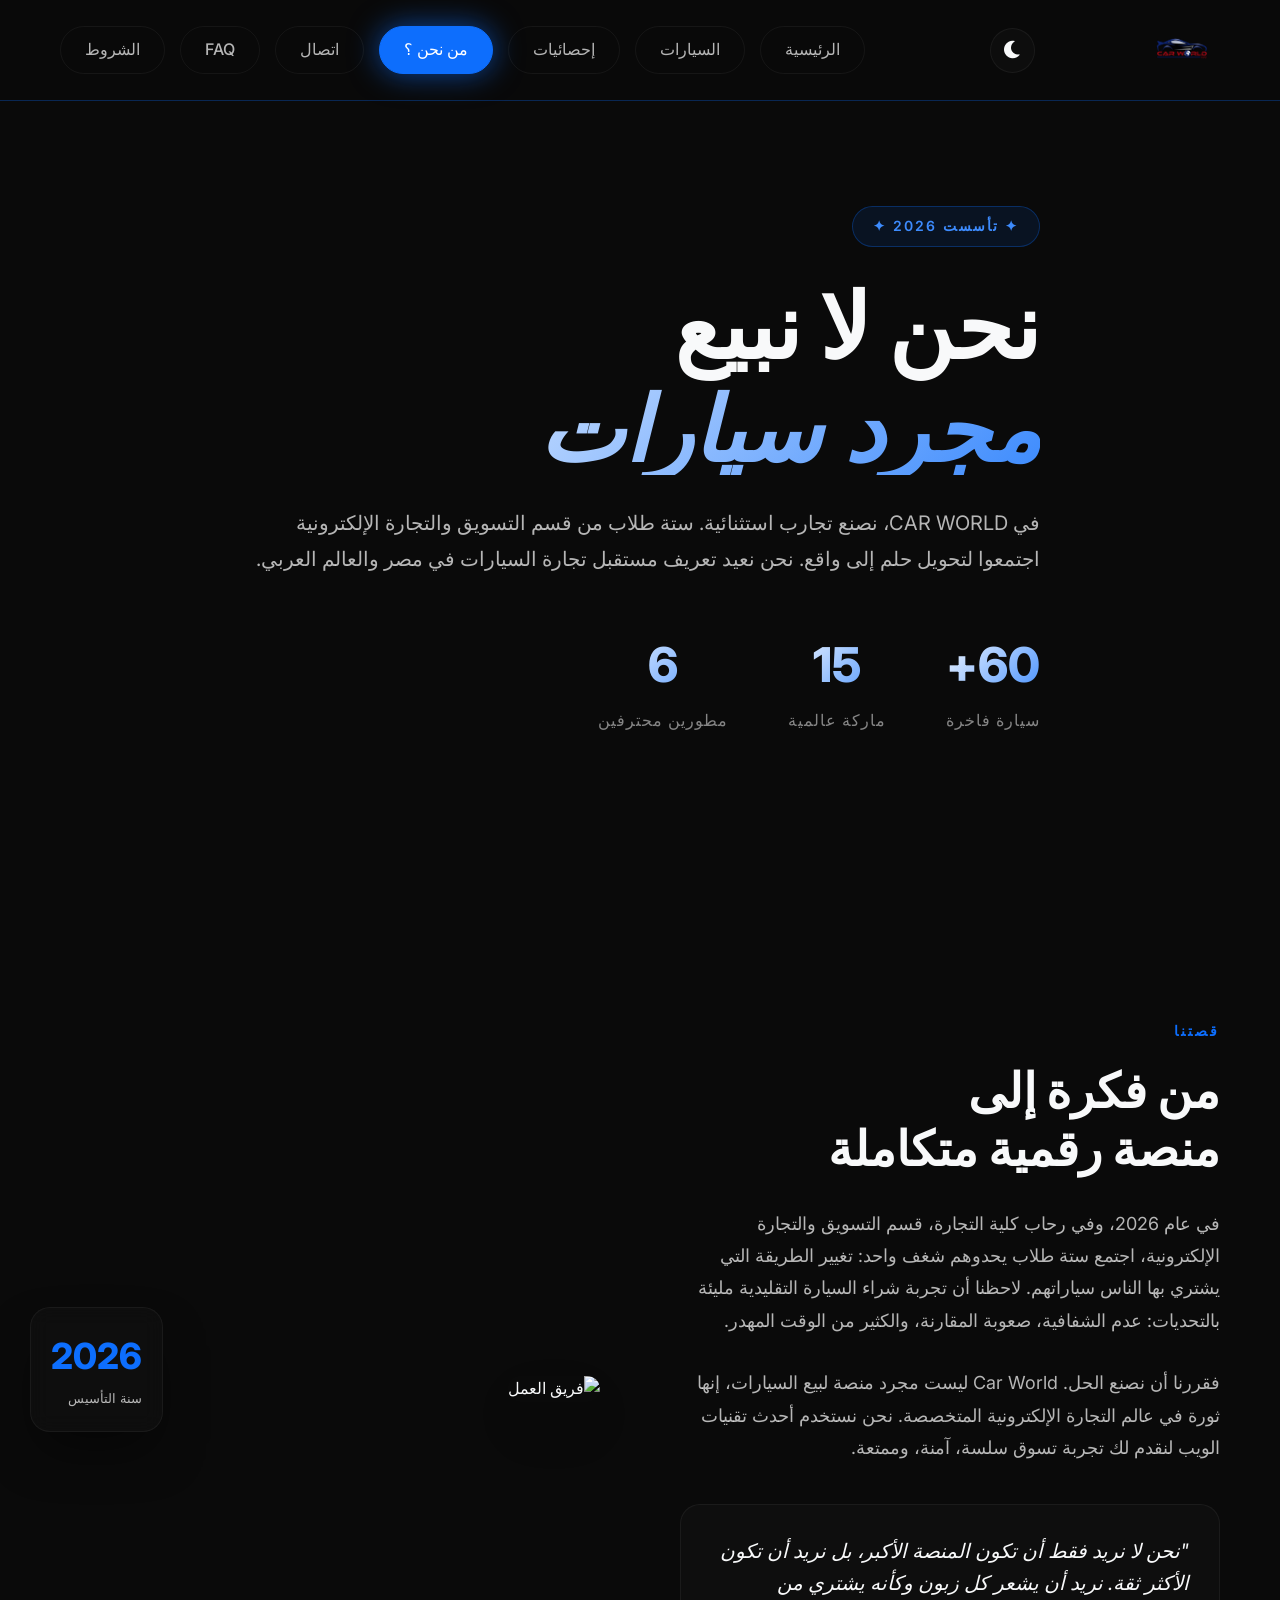
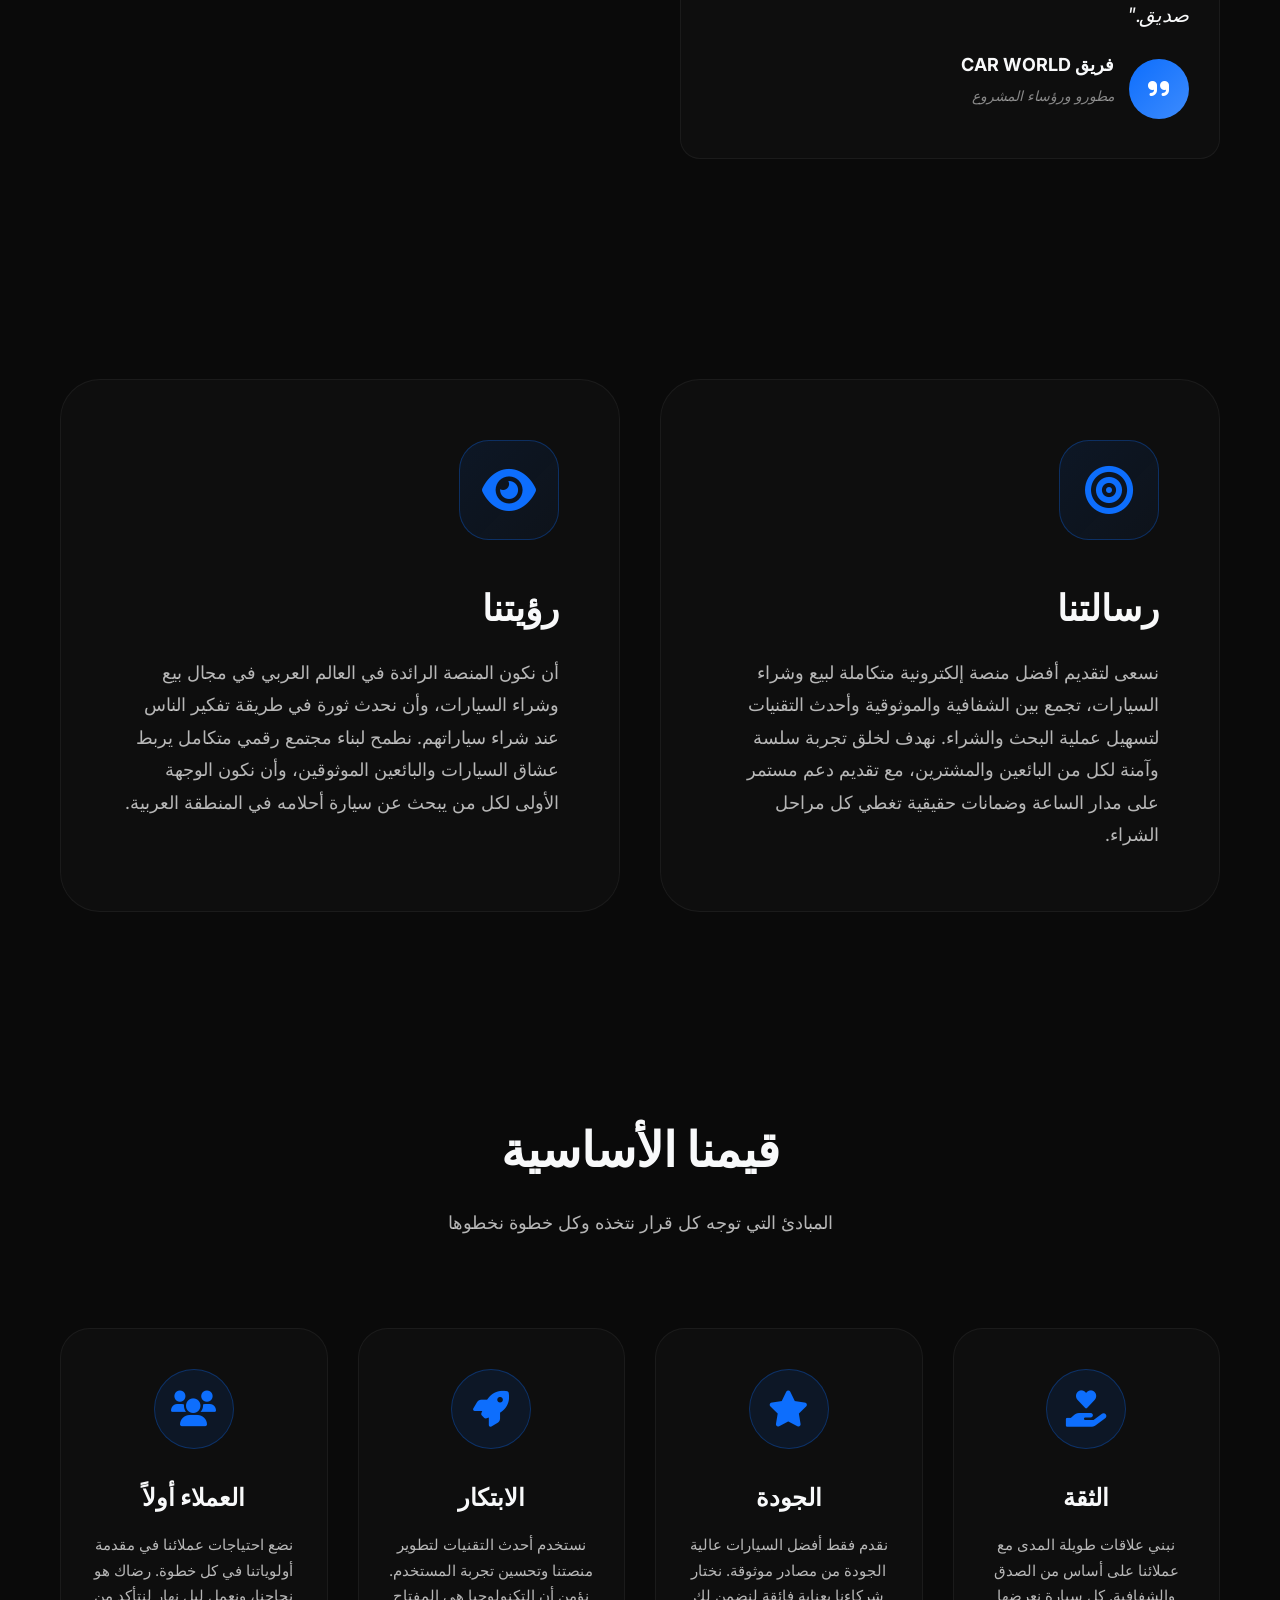
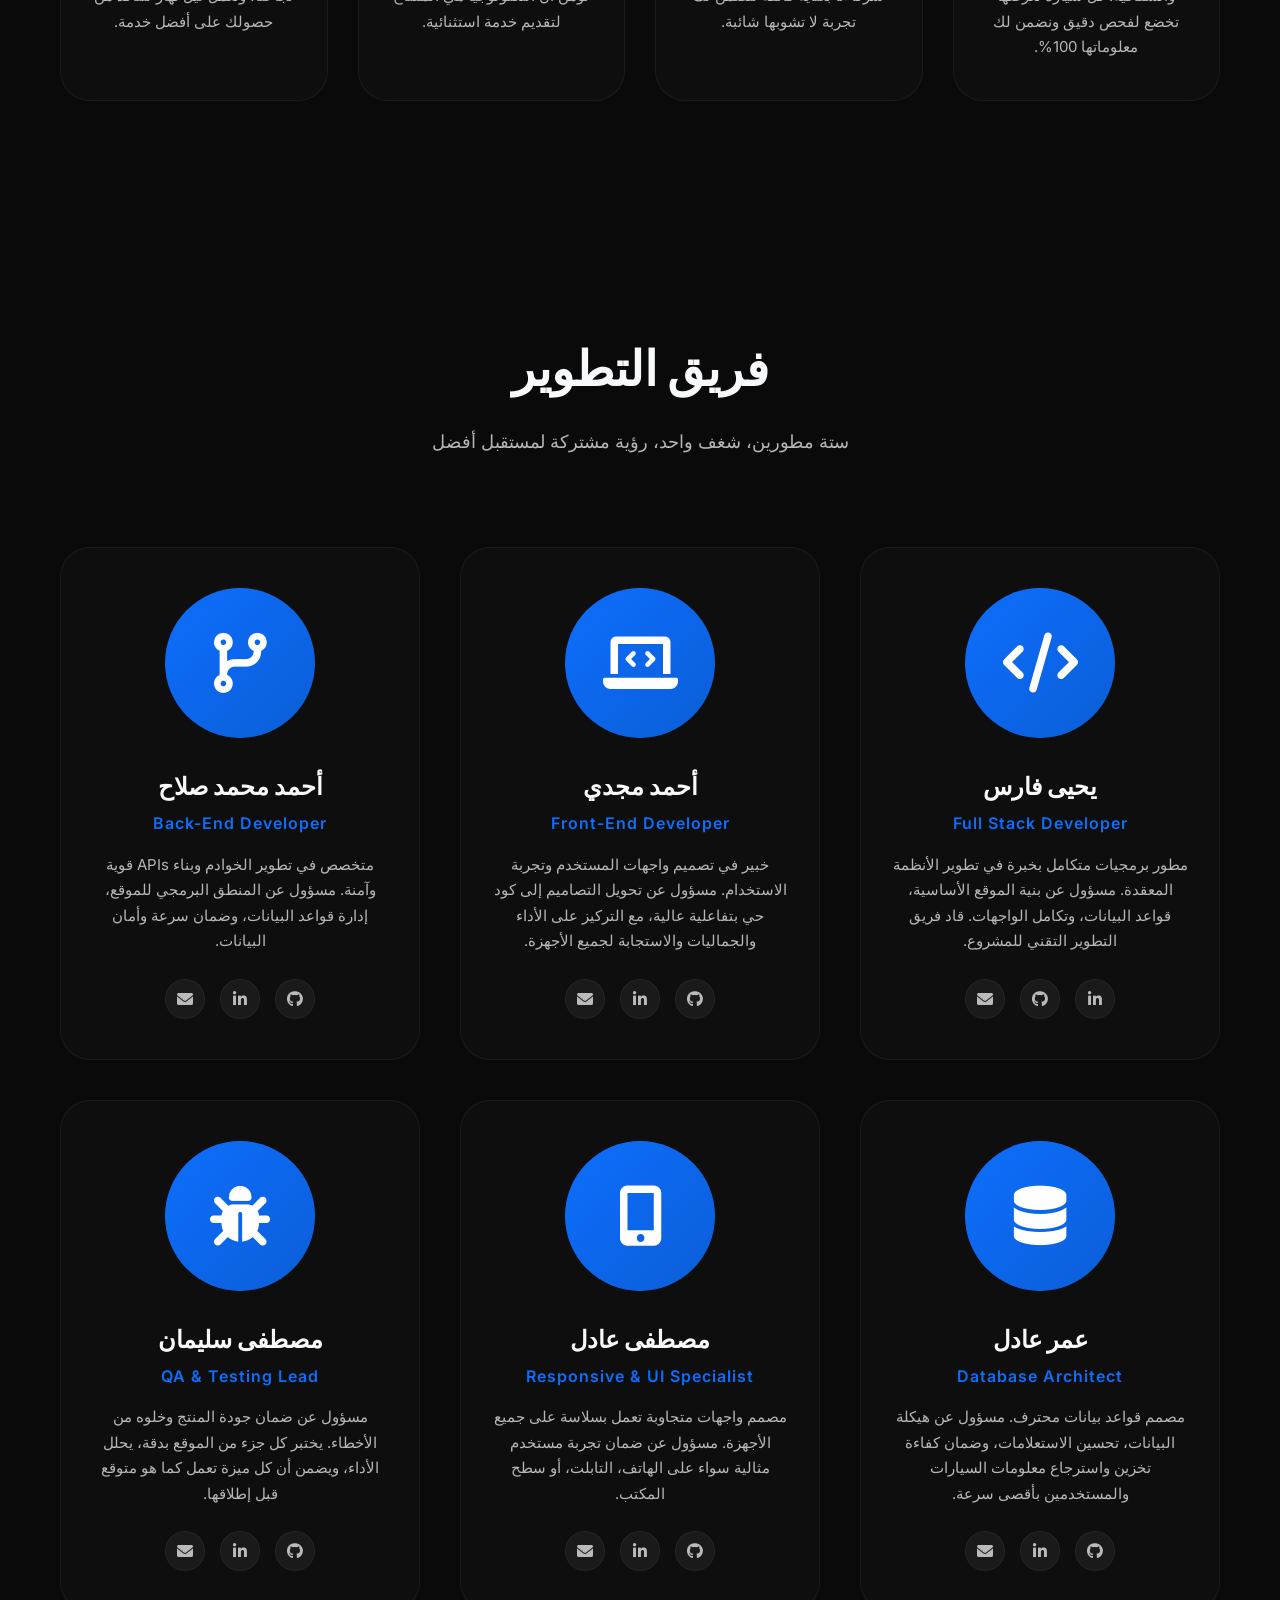
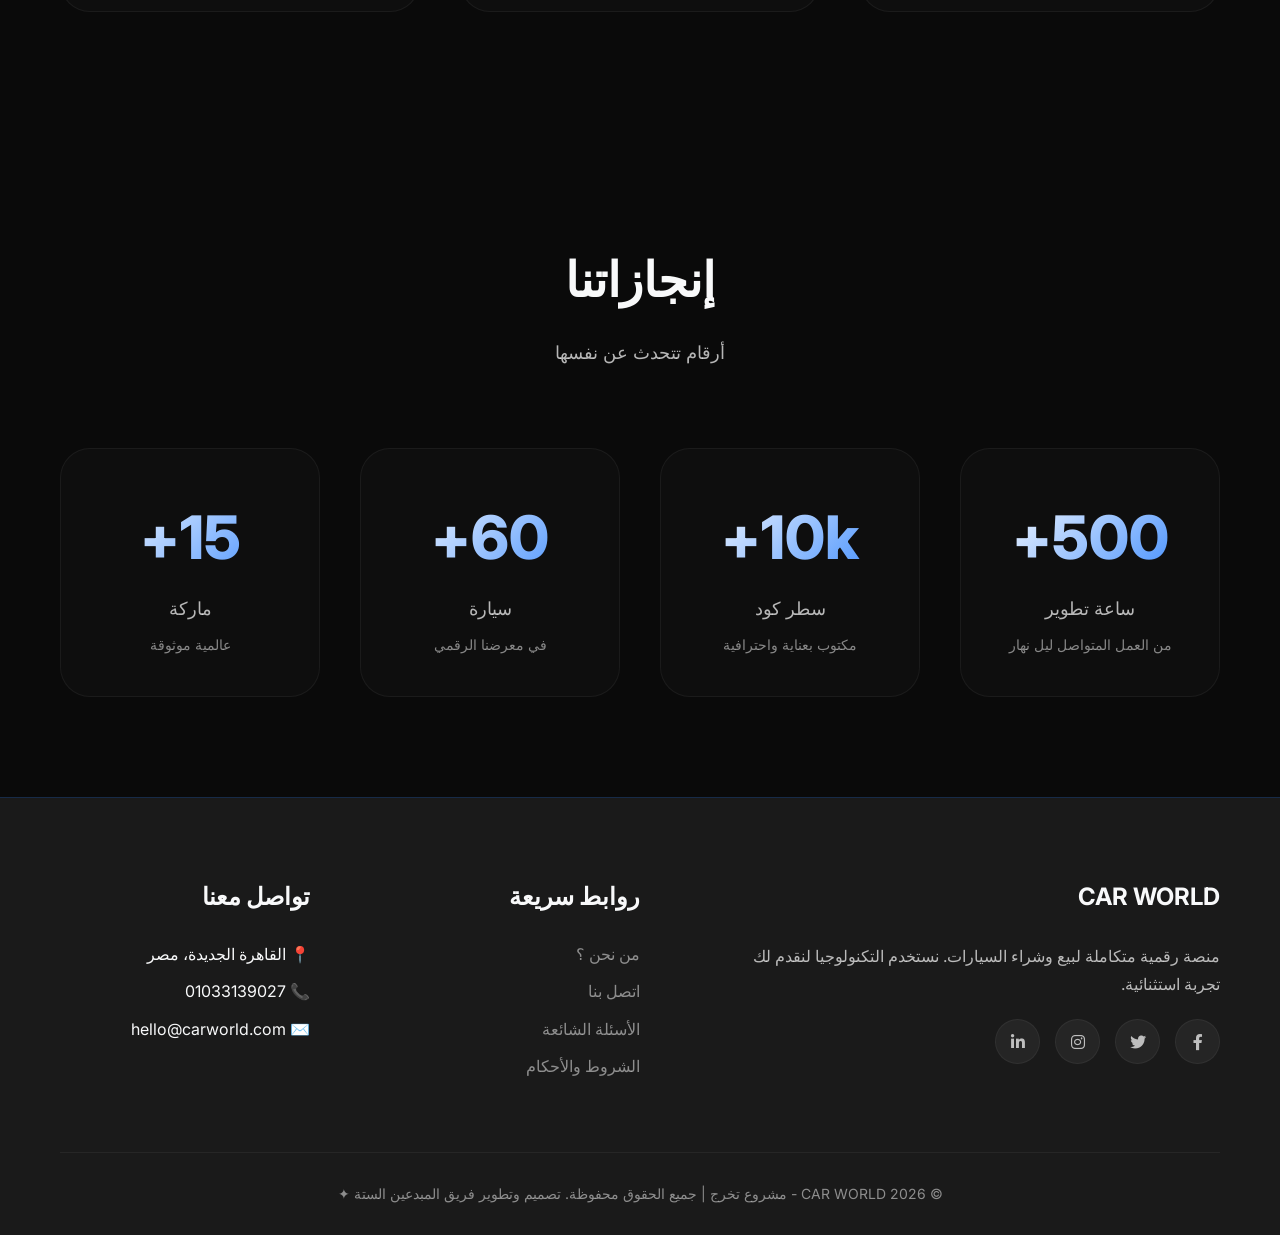
==== about.html @ 68a9b41c "Remove empty line in about.html Removed an empty line at the beginning of the file." ====
<!DOCTYPE html>
<html lang="ar">
<head>
    <meta charset="UTF-8" />
    <meta name="viewport" content="width=device-width, initial-scale=1.0">
    <title>من نحن ؟ - Car World | قصة علامتنا التجارية</title>
    <link rel="manifest" href="manifest.json">
    <meta name="theme-color" content="#0d6efd">

    <!-- Fonts & Icons -->
        <link rel="icon" type="image/x-icon" href="/CF/icons/favicon.ico">
    <link rel="icon" type="image/png" sizes="16x16" href="/CF/icons/favicon-16x16.png">
    <link rel="icon" type="image/png" sizes="32x32" href="/CF/icons/favicon-32x32.png">
    <link rel="apple-touch-icon" sizes="180x180" href="/CF/icons/apple-touch-icon.png">
    <link rel="icon" type="image/png" sizes="192x192" href="/CF/icons/android-chrome-192x192.png">
    <link rel="icon" type="image/png" sizes="512x512" href="/CF/icons/android-chrome-512x512.png">
    <link rel="manifest" href="/CF/site.webmanifest">
    <link rel="sitemap" type="application/xml" title="Sitemap" href="/CF/sitemap.xml">

    <!-- Fonts & Icons -->
    <link rel="stylesheet" href="responsive.css">

    <link rel="preconnect" href="https://fonts.googleapis.com">
    <link rel="preconnect" href="https://fonts.gstatic.com" crossorigin>
    <link href="https://fonts.googleapis.com/css2?family=Inter:ital,opsz,wght@0,14..32,100..900;1,14..32,100..900&family=Playfair+Display:ital,wght@0,400..900;1,400..900&display=swap" rel="stylesheet">
    <link rel="stylesheet" href="https://cdnjs.cloudflare.com/ajax/libs/font-awesome/6.0.0/css/all.min.css">
    <script src="script.js" defer></script>

    <style>
        * {
            margin: 0;
            padding: 0;
            box-sizing: border-box;
        }
        
        :root {
            --primary: #0d6efd;
            --primary-dark: #0b5ed7;
            --primary-light: #3d8bfd;
            --primary-glow: rgba(13, 110, 253, 0.6);
            --dark: #0a0a0a;
            --dark-light: #1a1a1a;
            --light: #f8f9fa;
            --gray: #6c757d;
            --glass-bg: rgba(255, 255, 255, 0.03);
            --glass-border: 1px solid rgba(255, 255, 255, 0.05);
            --shadow-xl: 0 25px 50px -12px rgba(0, 0, 0, 0.5);
            --transition: all 0.4s cubic-bezier(0.175, 0.885, 0.32, 1.275);
            --bg-primary: #0a0a0a;
            --bg-secondary: #1a1a1a;
            --bg-card: rgba(255, 255, 255, 0.02);
            --text-primary: #f8f9fa;
            --text-secondary: rgba(255, 255, 255, 0.7);
            --text-muted: rgba(255, 255, 255, 0.5);
            --border-color: rgba(255, 255, 255, 0.05);
            --border-hover: rgba(13, 110, 253, 0.3);
            --shadow-color: rgba(0, 0, 0, 0.5);
            --header-bg: rgba(10, 10, 10, 0.95);
            --input-bg: rgba(255, 255, 255, 0.05);
            --card-bg: rgba(255, 255, 255, 0.02);
            --footer-bg: var(--dark-light);
            --hero-overlay: rgba(0, 0, 0, 0.6);
        }
        
        [data-theme="light"] {
            --bg-primary: #f0f2f5;
            --bg-secondary: #ffffff;
            --bg-card: rgba(255, 255, 255, 0.9);
            --text-primary: #1a1a1a;
            --text-secondary: rgba(0, 0, 0, 0.7);
            --text-muted: rgba(0, 0, 0, 0.5);
            --border-color: rgba(0, 0, 0, 0.1);
            --border-hover: rgba(13, 110, 253, 0.3);
            --shadow-color: rgba(0, 0, 0, 0.1);
            --header-bg: rgba(255, 255, 255, 0.95);
            --input-bg: rgba(0, 0, 0, 0.02);
            --card-bg: #ffffff;
            --footer-bg: #e8e8e8;
            --hero-overlay: rgba(255, 255, 255, 0.1);
        }
        
        body {
            font-family: 'Inter', sans-serif;
            background: var(--bg-primary);
            color: var(--text-primary);
            line-height: 1.6;
            overflow-x: hidden;
            direction: rtl;
            transition: background-color 0.3s ease, color 0.3s ease;
        }
        
        .header {
            display: flex;
            justify-content: space-between;
            align-items: center;
            padding: 20px 60px;
            background: var(--header-bg);
            backdrop-filter: blur(20px);
            position: fixed;
            top: 0;
            left: 0;
            right: 0;
            z-index: 1000;
            border-bottom: 1px solid rgba(13, 110, 253, 0.3);
            transition: background-color 0.3s ease, transform 0.4s ease;
        }
        
        .logo-link {
            display: inline-block;
            text-decoration: none;
            height: 60px;
            display: flex;
            align-items: center;
        }
        
        .logo {
            height: 50px;
            width: auto;
            display: block;
            transition: opacity 0.3s ease;
        }
        
        .nav {
            display: flex;
            gap: 15px;
        }
        
        .nav-btn {
            padding: 10px 24px;
            background: transparent;
            border: 1px solid var(--border-color);
            border-radius: 50px;
            color: var(--text-secondary);
            text-decoration: none;
            font-weight: 500;
            transition: var(--transition);
            position: relative;
            overflow: hidden;
        }
        
        .nav-btn::before {
            content: '';
            position: absolute;
            top: 0;
            left: -100%;
            width: 100%;
            height: 100%;
            background: linear-gradient(90deg, transparent, rgba(255, 255, 255, 0.1), transparent);
            transition: left 0.6s ease;
        }
        
        .nav-btn:hover::before {
            left: 100%;
        }
        
        .nav-btn:hover {
            border-color: var(--primary);
            box-shadow: 0 0 20px rgba(13, 110, 253, 0.3);
            transform: translateY(-2px);
            color: var(--text-primary);
        }
        
        .nav-btn.active {
            background: var(--primary);
            border-color: var(--primary);
            box-shadow: 0 0 30px var(--primary-glow);
            color: white;
        }
        
        .about-hero {
            min-height: 100vh;
            display: flex;
            align-items: center;
            position: relative;
            padding: 120px 60px 80px;
            overflow: hidden;
            background: var(--bg-primary);
        }
        
        .hero-content {
            max-width: 1400px;
            margin: 0 auto;
            position: relative;
            z-index: 2;
        }
        
        .hero-badge {
            display: inline-block;
            padding: 8px 20px;
            background: rgba(13, 110, 253, 0.1);
            border: 1px solid rgba(13, 110, 253, 0.3);
            border-radius: 50px;
            color: var(--primary-light);
            font-size: 14px;
            font-weight: 600;
            letter-spacing: 2px;
            margin-bottom: 30px;
            backdrop-filter: blur(10px);
            animation: fadeInUp 1s ease;
        }
        
        .hero-title {
            font-size: clamp(40px, 8vw, 90px);
            font-weight: 800;
            line-height: 1.1;
            margin-bottom: 30px;
            animation: fadeInUp 1s ease 0.2s both;
            color: var(--text-primary);
        }
        
        .hero-title span {
            background: linear-gradient(135deg, #fff, var(--primary-light));
            -webkit-background-clip: text;
            background-clip: text;
            color: transparent;
            display: block;
            font-family: 'Playfair Display', serif;
            font-style: italic;
        }
        
        .hero-description {
            font-size: 20px;
            color: var(--text-secondary);
            max-width: 800px;
            margin-bottom: 50px;
            line-height: 1.8;
            animation: fadeInUp 1s ease 0.4s both;
        }
        
        .hero-stats {
            display: flex;
            gap: 60px;
            animation: fadeInUp 1s ease 0.6s both;
        }
        
        .stat-item {
            text-align: center;
        }
        
        .stat-number {
            font-size: 48px;
            font-weight: 800;
            background: linear-gradient(135deg, #fff, var(--primary-light));
            -webkit-background-clip: text;
            background-clip: text;
            color: transparent;
            margin-bottom: 5px;
        }
        
        .stat-label {
            font-size: 16px;
            color: var(--text-muted);
            letter-spacing: 1px;
        }
        
        @keyframes fadeInUp {
            from {
                opacity: 0;
                transform: translateY(40px);
            }
            to {
                opacity: 1;
                transform: translateY(0);
            }
        }
        
        .story-section {
            padding: 120px 60px;
            background: var(--bg-primary);
            position: relative;
        }
        
        .story-container {
            max-width: 1400px;
            margin: 0 auto;
            display: grid;
            grid-template-columns: 1fr 1fr;
            gap: 80px;
            align-items: center;
        }
        
        .story-content {
            position: relative;
        }
        
        .story-label {
            color: var(--primary);
            font-size: 14px;
            font-weight: 600;
            letter-spacing: 3px;
            text-transform: uppercase;
            margin-bottom: 20px;
            display: block;
        }
        
        .story-title {
            font-size: 48px;
            font-weight: 700;
            margin-bottom: 30px;
            line-height: 1.2;
            color: var(--text-primary);
        }
        
        .story-text {
            color: var(--text-secondary);
            font-size: 18px;
            line-height: 1.8;
            margin-bottom: 30px;
        }
        
        .story-highlight {
            background: var(--card-bg);
            border-right: 4px solid var(--primary);
            padding: 30px;
            border-radius: 20px;
            margin-top: 40px;
            border: 1px solid var(--border-color);
            transition: all 0.3s ease;
        }
        
        .story-highlight:hover {
            border-color: var(--border-hover);
            box-shadow: 0 20px 40px var(--shadow-color);
        }
        
        .story-highlight p {
            font-size: 20px;
            font-style: italic;
            color: var(--text-primary);
            margin-bottom: 20px;
        }
        
        .story-author {
            display: flex;
            align-items: center;
            gap: 15px;
        }
        
        .author-img {
            width: 60px;
            height: 60px;
            border-radius: 50%;
            background: linear-gradient(135deg, var(--primary), var(--primary-light));
            display: flex;
            align-items: center;
            justify-content: center;
            font-size: 24px;
            color: white;
        }
        
        .author-info h4 {
            font-size: 18px;
            margin-bottom: 5px;
            color: var(--text-primary);
        }
        
        .author-info p {
            font-size: 14px;
            color: var(--text-muted);
        }
        
        .story-image {
            position: relative;
        }
        
        .story-image img {
            width: 100%;
            border-radius: 30px;
            box-shadow: var(--shadow-xl);
            transition: transform 0.3s ease, box-shadow 0.3s ease;
        }
        
        .story-image:hover img {
            transform: scale(1.02) translateY(-5px);
            box-shadow: 0 30px 60px var(--primary-glow);
        }
        
        .image-badge {
            position: absolute;
            bottom: -30px;
            left: -30px;
            background: var(--card-bg);
            border: 1px solid var(--border-color);
            padding: 20px;
            border-radius: 20px;
            backdrop-filter: blur(10px);
            box-shadow: var(--shadow-xl);
        }
        
        .image-badge span {
            font-size: 36px;
            font-weight: 800;
            color: var(--primary);
            display: block;
        }
        
        .image-badge small {
            color: var(--text-secondary);
        }
        
        .mission-section {
            padding: 100px 60px;
            background: var(--bg-primary);
        }
        
        .mission-grid {
            max-width: 1400px;
            margin: 0 auto;
            display: grid;
            grid-template-columns: repeat(2, 1fr);
            gap: 40px;
        }
        
        .mission-card,
        .vision-card {
            background: var(--card-bg);
            border: 1px solid var(--border-color);
            border-radius: 40px;
            padding: 60px;
            transition: var(--transition);
            position: relative;
            overflow: hidden;
        }
        
        .mission-card::before,
        .vision-card::before {
            content: '';
            position: absolute;
            top: 0;
            left: 0;
            right: 0;
            height: 2px;
            background: linear-gradient(90deg, transparent, var(--primary), transparent);
            transform: translateX(-100%);
            transition: transform 1s ease;
        }
        
        .mission-card:hover::before,
        .vision-card:hover::before {
            transform: translateX(100%);
        }
        
        .mission-card:hover,
        .vision-card:hover {
            transform: translateY(-10px);
            border-color: var(--border-hover);
            box-shadow: 0 30px 60px var(--shadow-color);
        }
        
        .card-icon {
            width: 100px;
            height: 100px;
            background: linear-gradient(135deg, rgba(13, 110, 253, 0.1), rgba(13, 110, 253, 0.05));
            border-radius: 30px;
            display: flex;
            align-items: center;
            justify-content: center;
            margin-bottom: 40px;
            border: 1px solid rgba(13, 110, 253, 0.3);
        }
        
        .card-icon i {
            font-size: 48px;
            color: var(--primary);
        }
        
        .mission-card h2,
        .vision-card h2 {
            font-size: 36px;
            margin-bottom: 20px;
            color: var(--text-primary);
        }
        
        .mission-card p,
        .vision-card p {
            color: var(--text-secondary);
            font-size: 18px;
            line-height: 1.8;
        }
        
        .values-section {
            padding: 100px 60px;
            background: var(--bg-primary);
        }
        
        .section-header {
            text-align: center;
            max-width: 800px;
            margin: 0 auto 80px;
        }
        
        .section-header h2 {
            font-size: 48px;
            margin-bottom: 20px;
            color: var(--text-primary);
        }
        
        .section-header p {
            color: var(--text-secondary);
            font-size: 18px;
        }
        
        .values-grid {
            max-width: 1400px;
            margin: 0 auto;
            display: grid;
            grid-template-columns: repeat(4, 1fr);
            gap: 30px;
        }
        
        .value-card {
            background: var(--card-bg);
            border: 1px solid var(--border-color);
            border-radius: 30px;
            padding: 40px 30px;
            text-align: center;
            transition: var(--transition);
            position: relative;
            overflow: hidden;
        }
        
        .value-card::after {
            content: '';
            position: absolute;
            bottom: 0;
            left: 0;
            right: 0;
            height: 3px;
            background: linear-gradient(90deg, transparent, var(--primary), transparent);
            transform: scaleX(0);
            transition: transform 0.5s ease;
        }
        
        .value-card:hover::after {
            transform: scaleX(1);
        }
        
        .value-card:hover {
            transform: translateY(-10px);
            border-color: var(--border-hover);
            box-shadow: 0 30px 60px var(--shadow-color);
        }
        
        .value-icon {
            width: 80px;
            height: 80px;
            background: rgba(13, 110, 253, 0.1);
            border-radius: 50%;
            display: flex;
            align-items: center;
            justify-content: center;
            margin: 0 auto 30px;
            border: 1px solid rgba(13, 110, 253, 0.3);
            transition: var(--transition);
        }
        
        .value-card:hover .value-icon {
            transform: scale(1.1);
            background: var(--primary);
        }
        
        .value-card:hover .value-icon i {
            color: white;
        }
        
        .value-icon i {
            font-size: 36px;
            color: var(--primary);
            transition: var(--transition);
        }
        
        .value-card h3 {
            font-size: 24px;
            margin-bottom: 15px;
            color: var(--text-primary);
        }
        
        .value-card p {
            color: var(--text-secondary);
            font-size: 15px;
            line-height: 1.7;
        }
        
        .team-section {
            padding: 120px 60px;
            background: var(--bg-primary);
        }
        
        .team-grid {
            max-width: 1400px;
            margin: 0 auto;
            display: grid;
            grid-template-columns: repeat(3, 1fr);
            gap: 40px;
        }
        
        .team-card {
            background: var(--card-bg);
            border: 1px solid var(--border-color);
            border-radius: 30px;
            padding: 40px 30px;
            text-align: center;
            transition: var(--transition);
            position: relative;
            overflow: hidden;
        }
        
        .team-card:hover {
            transform: translateY(-10px) scale(1.02);
            border-color: var(--border-hover);
            box-shadow: 0 30px 60px var(--shadow-color);
        }
        
        .team-image {
            width: 150px;
            height: 150px;
            margin: 0 auto 30px;
            position: relative;
        }
        
        .team-image::before {
            content: '';
            position: absolute;
            top: -10px;
            left: -10px;
            right: -10px;
            bottom: -10px;
            background: linear-gradient(135deg, var(--primary), transparent);
            border-radius: 50%;
            opacity: 0;
            transition: opacity 0.5s ease;
        }
        
        .team-card:hover .team-image::before {
            opacity: 0.3;
        }
        
        .team-image-inner {
            width: 100%;
            height: 100%;
            background: linear-gradient(135deg, var(--primary), var(--primary-dark));
            border-radius: 50%;
            display: flex;
            align-items: center;
            justify-content: center;
            position: relative;
            z-index: 2;
        }
        
        .team-image-inner i {
            font-size: 60px;
            color: white;
        }
        
        .team-card h3 {
            font-size: 24px;
            margin-bottom: 5px;
            color: var(--text-primary);
        }
        
        .team-position {
            color: var(--primary);
            font-size: 16px;
            font-weight: 600;
            margin-bottom: 15px;
            letter-spacing: 1px;
        }
        
        .team-bio {
            color: var(--text-secondary);
            font-size: 15px;
            line-height: 1.7;
            margin-bottom: 25px;
        }
        
        .team-social {
            display: flex;
            justify-content: center;
            gap: 15px;
        }
        
        .team-social a {
            width: 40px;
            height: 40px;
            background: var(--input-bg);
            border-radius: 50%;
            display: flex;
            align-items: center;
            justify-content: center;
            color: var(--text-secondary);
            transition: var(--transition);
            text-decoration: none;
            border: 1px solid var(--border-color);
        }
        
        .team-social a:hover {
            background: var(--primary);
            color: white;
            transform: translateY(-5px);
            border-color: transparent;
        }
        
        .achievements-section {
            padding: 100px 60px;
            background: var(--bg-primary);
            position: relative;
            overflow: hidden;
        }
        
        .achievements-container {
            max-width: 1400px;
            margin: 0 auto;
        }
        
        .achievements-grid {
            display: grid;
            grid-template-columns: repeat(4, 1fr);
            gap: 40px;
            margin-top: 60px;
        }
        
        .achievement-item {
            text-align: center;
            padding: 40px;
            background: var(--card-bg);
            border: 1px solid var(--border-color);
            border-radius: 30px;
            transition: var(--transition);
        }
        
        .achievement-item:hover {
            transform: translateY(-10px);
            border-color: var(--border-hover);
            box-shadow: 0 30px 60px var(--shadow-color);
        }
        
        .achievement-number {
            font-size: 60px;
            font-weight: 800;
            background: linear-gradient(135deg, #fff, var(--primary-light));
            -webkit-background-clip: text;
            background-clip: text;
            color: transparent;
            margin-bottom: 10px;
        }
        
        .achievement-label {
            font-size: 18px;
            color: var(--text-secondary);
            margin-bottom: 10px;
        }
        
        .achievement-desc {
            font-size: 14px;
            color: var(--text-muted);
        }
        
        .notification {
            position: fixed;
            top: 100px;
            left: 50%;
            transform: translateX(-50%);
            background: var(--card-bg);
            backdrop-filter: blur(20px);
            border: 1px solid var(--primary);
            border-radius: 50px;
            padding: 20px 40px;
            display: flex;
            align-items: center;
            gap: 15px;
            z-index: 9999;
            box-shadow: 0 20px 40px var(--shadow-color);
            animation: slideDown 0.5s ease;
        }
        
        @keyframes slideDown {
            from {
                opacity: 0;
                transform: translate(-50%, -50px);
            }
            to {
                opacity: 1;
                transform: translate(-50%, 0);
            }
        }
        
        .notification i {
            font-size: 24px;
        }
        
        .notification.success i {
            color: #28a745;
        }
        
        .notification.error i {
            color: #dc3545;
        }
        
        .footer {
            background: var(--footer-bg);
            padding: 80px 60px 30px;
            border-top: 1px solid rgba(13, 110, 253, 0.2);
            transition: background-color 0.3s ease;
        }
        
        .footer-content {
            max-width: 1400px;
            margin: 0 auto;
            display: grid;
            grid-template-columns: 2fr 1fr 1fr;
            gap: 80px;
            margin-bottom: 60px;
        }
        
        .footer-section h3 {
            font-size: 24px;
            margin-bottom: 25px;
            color: var(--text-primary);
        }
        
        .footer-section p {
            color: var(--text-secondary);
            line-height: 1.8;
            margin-bottom: 20px;
        }
        
        .footer-section ul {
            list-style: none;
        }
        
        .footer-section ul li {
            margin-bottom: 12px;
        }
        
        .footer-section ul li a {
            color: var(--text-muted);
            text-decoration: none;
            transition: var(--transition);
        }
        
        .footer-section ul li a:hover {
            color: var(--primary);
            transform: translateX(-5px);
            display: inline-block;
        }
        
        .footer-social {
            display: flex;
            gap: 15px;
        }
        
        .footer-social a {
            width: 45px;
            height: 45px;
            background: var(--input-bg);
            border-radius: 50%;
            display: flex;
            align-items: center;
            justify-content: center;
            color: var(--text-secondary);
            transition: var(--transition);
            text-decoration: none;
            border: 1px solid var(--border-color);
        }
        
        .footer-social a:hover {
            background: var(--primary);
            color: white;
            transform: translateY(-5px);
            border-color: transparent;
        }
        
        .footer-bottom {
            text-align: center;
            padding-top: 30px;
            border-top: 1px solid var(--border-color);
            color: var(--text-muted);
            font-size: 14px;
        }
        
        @media (max-width: 1200px) {
            .values-grid,
            .achievements-grid {
                grid-template-columns: repeat(2, 1fr);
            }
            .team-grid {
                grid-template-columns: repeat(2, 1fr);
            }
        }
        
        @media (max-width: 768px) {
            .header {
                padding: 15px 30px;
                flex-direction: column;
                gap: 15px;
            }
            .logo {
                height: 40px;
            }
            .logo-link {
                height: 50px;
                margin-bottom: 5px;
            }
            .hero-stats {
                flex-direction: column;
                gap: 30px;
            }
            .story-container {
                grid-template-columns: 1fr;
                gap: 60px;
            }
            .mission-grid {
                grid-template-columns: 1fr;
            }
            .values-grid,
            .achievements-grid,
            .team-grid {
                grid-template-columns: 1fr;
            }
            .footer-content {
                grid-template-columns: 1fr;
                gap: 40px;
            }
        }
        
        [data-theme="light"] .hero-title span,
        [data-theme="light"] .stat-number,
        [data-theme="light"] .achievement-number {
            background: linear-gradient(135deg, #1a1a1a, var(--primary)) !important;
            -webkit-background-clip: text !important;
            background-clip: text !important;
        }
        
        [data-theme="light"] .story-highlight {
            background: rgba(13, 110, 253, 0.05) !important;
        }
        
        [data-theme="light"] .nav-btn.active {
            color: white !important;
        }
    </style>
</head>

<body>
    <header class="header">
        <a href="index.html" class="logo-link">
            <img src="assets/images/logo-main-dark.png" alt="CAR WORLD Logo" class="logo logo-dark">
            <img src="assets/images/logo-main-light.png" alt="CAR WORLD Logo" class="logo logo-light" style="display: none;">
        </a>
        <nav class="nav">
            <a href="index.html" class="nav-btn">الرئيسية</a>
            <a href="cars.html" class="nav-btn">السيارات</a>
            <a href="stats.html" class="nav-btn">إحصائيات</a>
            <a href="about.html" class="nav-btn active">من نحن ؟</a>
            <a href="contact.html" class="nav-btn">اتصال</a>
            <a href="faq.html" class="nav-btn">FAQ</a>
            <a href="terms.html" class="nav-btn">الشروط</a>
        </nav>
    </header>

    <main>
        <section class="about-hero">
            <div class="hero-content">
                <div class="hero-badge">✦ تأسست 2026 ✦</div>
                <h1 class="hero-title">
                    نحن لا نبيع<br>
                    <span>مجرد سيارات</span>
                </h1>
                <p class="hero-description">
                    في CAR WORLD، نصنع تجارب استثنائية. ستة طلاب من قسم التسويق والتجارة الإلكترونية اجتمعوا لتحويل حلم إلى واقع. نحن نعيد تعريف مستقبل تجارة السيارات في مصر والعالم العربي.
                </p>
                <div class="hero-stats">
                    <div class="stat-item">
                        <div class="stat-number">60+</div>
                        <div class="stat-label">سيارة فاخرة</div>
                    </div>
                    <div class="stat-item">
                        <div class="stat-number">15</div>
                        <div class="stat-label">ماركة عالمية</div>
                    </div>
                    <div class="stat-item">
                        <div class="stat-number">6</div>
                        <div class="stat-label">مطورين محترفين</div>
                    </div>
                </div>
            </div>
        </section>

        <section class="story-section">
            <div class="story-container">
                <div class="story-content">
                    <span class="story-label">قصتنا</span>
                    <h2 class="story-title">من فكرة إلى<br>منصة رقمية متكاملة</h2>
                    <p class="story-text">
                        في عام 2026، وفي رحاب كلية التجارة، قسم التسويق والتجارة الإلكترونية، اجتمع ستة طلاب يحدوهم شغف واحد: تغيير الطريقة التي يشتري بها الناس سياراتهم. لاحظنا أن تجربة شراء السيارة التقليدية مليئة بالتحديات: عدم الشفافية، صعوبة المقارنة، والكثير من الوقت المهدر.
                    </p>
                    <p class="story-text">
                        فقررنا أن نصنع الحل. Car World ليست مجرد منصة لبيع السيارات، إنها ثورة في عالم التجارة الإلكترونية المتخصصة. نحن نستخدم أحدث تقنيات الويب لنقدم لك تجربة تسوق سلسة، آمنة، وممتعة.
                    </p>
                    <div class="story-highlight">
                        <p>
                            "نحن لا نريد فقط أن تكون المنصة الأكبر، بل نريد أن تكون الأكثر ثقة. نريد أن يشعر كل زبون وكأنه يشتري من صديق."
                        </p>
                        <div class="story-author">
                            <div class="author-img">
                                <i class="fas fa-quote-right"></i>
                            </div>
                            <div class="author-info">
                                <h4>فريق CAR WORLD</h4>
                                <p>مطورو ورؤساء المشروع</p>
                            </div>
                        </div>
                    </div>
                </div>
                <div class="story-image">
                    <img src="https://images.unsplash.com/photo-1552519507-da3b142c6e3d?ixlib=rb-4.0.3&ixid=M3wxMjA3fDB8MHxwaG90by1wYWdlfHx8fGVufDB8fHx8fA%3D%3D&auto=format&fit=crop&w=2070&q=80" alt="فريق العمل">
                    <div class="image-badge">
                        <span>2026</span>
                        <small>سنة التأسيس</small>
                    </div>
                </div>
            </div>
        </section>

        <section class="mission-section">
            <div class="mission-grid">
                <div class="mission-card">
                    <div class="card-icon">
                        <i class="fas fa-bullseye"></i>
                    </div>
                    <h2>رسالتنا</h2>
                    <p>
                        نسعى لتقديم أفضل منصة إلكترونية متكاملة لبيع وشراء السيارات، تجمع بين الشفافية والموثوقية وأحدث التقنيات لتسهيل عملية البحث والشراء. نهدف لخلق تجربة سلسة وآمنة لكل من البائعين والمشترين، مع تقديم دعم مستمر على مدار الساعة وضمانات حقيقية تغطي كل مراحل الشراء.
                    </p>
                </div>
                <div class="vision-card">
                    <div class="card-icon">
                        <i class="fas fa-eye"></i>
                    </div>
                    <h2>رؤيتنا</h2>
                    <p>
                        أن نكون المنصة الرائدة في العالم العربي في مجال بيع وشراء السيارات، وأن نحدث ثورة في طريقة تفكير الناس عند شراء سياراتهم. نطمح لبناء مجتمع رقمي متكامل يربط عشاق السيارات والبائعين الموثوقين، وأن نكون الوجهة الأولى لكل من يبحث عن سيارة أحلامه في المنطقة العربية.
                    </p>
                </div>
            </div>
        </section>

        <section class="values-section">
            <div class="section-header">
                <h2>قيمنا الأساسية</h2>
                <p>المبادئ التي توجه كل قرار نتخذه وكل خطوة نخطوها</p>
            </div>
            <div class="values-grid">
                <div class="value-card">
                    <div class="value-icon">
                        <i class="fas fa-hand-holding-heart"></i>
                    </div>
                    <h3>الثقة</h3>
                    <p>نبني علاقات طويلة المدى مع عملائنا على أساس من الصدق والشفافية. كل سيارة نعرضها تخضع لفحص دقيق ونضمن لك معلوماتها 100%.</p>
                </div>
                <div class="value-card">
                    <div class="value-icon">
                        <i class="fas fa-star"></i>
                    </div>
                    <h3>الجودة</h3>
                    <p>نقدم فقط أفضل السيارات عالية الجودة من مصادر موثوقة. نختار شركاءنا بعناية فائقة لنضمن لك تجربة لا تشوبها شائبة.</p>
                </div>
                <div class="value-card">
                    <div class="value-icon">
                        <i class="fas fa-rocket"></i>
                    </div>
                    <h3>الابتكار</h3>
                    <p>نستخدم أحدث التقنيات لتطوير منصتنا وتحسين تجربة المستخدم. نؤمن أن التكنولوجيا هي المفتاح لتقديم خدمة استثنائية.</p>
                </div>
                <div class="value-card">
                    <div class="value-icon">
                        <i class="fas fa-users"></i>
                    </div>
                    <h3>العملاء أولاً</h3>
                    <p>نضع احتياجات عملائنا في مقدمة أولوياتنا في كل خطوة. رضاك هو نجاحنا، ونعمل ليل نهار لنتأكد من حصولك على أفضل خدمة.</p>
                </div>
            </div>
        </section>

        <section class="team-section">
            <div class="section-header">
                <h2>فريق التطوير</h2>
                <p>ستة مطورين، شغف واحد، رؤية مشتركة لمستقبل أفضل</p>
            </div>
            <div class="team-grid">
                <div class="team-card">
                    <div class="team-image">
                        <div class="team-image-inner">
                            <i class="fas fa-code"></i>
                        </div>
                    </div>
                    <h3>يحيى فارس</h3>
                    <div class="team-position">Full Stack Developer</div>
                    <p class="team-bio">مطور برمجيات متكامل بخبرة في تطوير الأنظمة المعقدة. مسؤول عن بنية الموقع الأساسية، قواعد البيانات، وتكامل الواجهات. قاد فريق التطوير التقني للمشروع.</p>
                    <div class="team-social">
                        <a href="#"><i class="fab fa-linkedin-in"></i></a>
                        <a href="#"><i class="fab fa-github"></i></a>
                        <a href="#"><i class="fas fa-envelope"></i></a>
                    </div>
                </div>

                <div class="team-card">
                    <div class="team-image">
                        <div class="team-image-inner">
                            <i class="fas fa-laptop-code"></i>
                        </div>
                    </div>
                    <h3>أحمد مجدي</h3>
                    <div class="team-position">Front-End Developer</div>
                    <p class="team-bio">خبير في تصميم واجهات المستخدم وتجربة الاستخدام. مسؤول عن تحويل التصاميم إلى كود حي بتفاعلية عالية، مع التركيز على الأداء والجماليات والاستجابة لجميع الأجهزة.</p>
                    <div class="team-social">
                        <a href="#"><i class="fab fa-github"></i></a>
                        <a href="#"><i class="fab fa-linkedin-in"></i></a>
                        <a href="#"><i class="fas fa-envelope"></i></a>
                    </div>
                </div>

                <div class="team-card">
                    <div class="team-image">
                        <div class="team-image-inner">
                            <i class="fas fa-code-branch"></i>
                        </div>
                    </div>
                    <h3>أحمد محمد صلاح</h3>
                    <div class="team-position">Back-End Developer</div>
                    <p class="team-bio">متخصص في تطوير الخوادم وبناء APIs قوية وآمنة. مسؤول عن المنطق البرمجي للموقع، إدارة قواعد البيانات، وضمان سرعة وأمان البيانات.</p>
                    <div class="team-social">
                        <a href="#"><i class="fab fa-github"></i></a>
                        <a href="#"><i class="fab fa-linkedin-in"></i></a>
                        <a href="#"><i class="fas fa-envelope"></i></a>
                    </div>
                </div>

                <div class="team-card">
                    <div class="team-image">
                        <div class="team-image-inner">
                            <i class="fas fa-database"></i>
                        </div>
                    </div>
                    <h3>عمر عادل</h3>
                    <div class="team-position">Database Architect</div>
                    <p class="team-bio">مصمم قواعد بيانات محترف. مسؤول عن هيكلة البيانات، تحسين الاستعلامات، وضمان كفاءة تخزين واسترجاع معلومات السيارات والمستخدمين بأقصى سرعة.</p>
                    <div class="team-social">
                        <a href="#"><i class="fab fa-github"></i></a>
                        <a href="#"><i class="fab fa-linkedin-in"></i></a>
                        <a href="#"><i class="fas fa-envelope"></i></a>
                    </div>
                </div>

                <div class="team-card">
                    <div class="team-image">
                        <div class="team-image-inner">
                            <i class="fas fa-mobile-alt"></i>
                        </div>
                    </div>
                    <h3>مصطفى عادل</h3>
                    <div class="team-position">Responsive & UI Specialist</div>
                    <p class="team-bio">مصمم واجهات متجاوبة تعمل بسلاسة على جميع الأجهزة. مسؤول عن ضمان تجربة مستخدم مثالية سواء على الهاتف، التابلت، أو سطح المكتب.</p>
                    <div class="team-social">
                        <a href="#"><i class="fab fa-github"></i></a>
                        <a href="#"><i class="fab fa-linkedin-in"></i></a>
                        <a href="#"><i class="fas fa-envelope"></i></a>
                    </div>
                </div>

                <div class="team-card">
                    <div class="team-image">
                        <div class="team-image-inner">
                            <i class="fas fa-bug"></i>
                        </div>
                    </div>
                    <h3>مصطفى سليمان</h3>
                    <div class="team-position">QA & Testing Lead</div>
                    <p class="team-bio">مسؤول عن ضمان جودة المنتج وخلوه من الأخطاء. يختبر كل جزء من الموقع بدقة، يحلل الأداء، ويضمن أن كل ميزة تعمل كما هو متوقع قبل إطلاقها.</p>
                    <div class="team-social">
                        <a href="#"><i class="fab fa-github"></i></a>
                        <a href="#"><i class="fab fa-linkedin-in"></i></a>
                        <a href="#"><i class="fas fa-envelope"></i></a>
                    </div>
                </div>
            </div>
        </section>

        <section class="achievements-section">
            <div class="section-header">
                <h2>إنجازاتنا</h2>
                <p>أرقام تتحدث عن نفسها</p>
            </div>
            <div class="achievements-container">
                <div class="achievements-grid">
                    <div class="achievement-item">
                        <div class="achievement-number">500+</div>
                        <div class="achievement-label">ساعة تطوير</div>
                        <div class="achievement-desc">من العمل المتواصل ليل نهار</div>
                    </div>
                    <div class="achievement-item">
                        <div class="achievement-number">10k+</div>
                        <div class="achievement-label">سطر كود</div>
                        <div class="achievement-desc">مكتوب بعناية واحترافية</div>
                    </div>
                    <div class="achievement-item">
                        <div class="achievement-number">60+</div>
                        <div class="achievement-label">سيارة</div>
                        <div class="achievement-desc">في معرضنا الرقمي</div>
                    </div>
                    <div class="achievement-item">
                        <div class="achievement-number">15+</div>
                        <div class="achievement-label">ماركة</div>
                        <div class="achievement-desc">عالمية موثوقة</div>
                    </div>
                </div>
            </div>
        </section>
    </main>

    <div id="notification" class="notification" style="display: none;">
        <i class="fas fa-info-circle"></i>
        <span id="notificationMessage"></span>
    </div>

    <footer class="footer">
        <div class="footer-content">
            <div class="footer-section">
                <h3>CAR WORLD</h3>
                <p>منصة رقمية متكاملة لبيع وشراء السيارات. نستخدم التكنولوجيا لنقدم لك تجربة استثنائية.</p>
                <div class="footer-social">
                    <a href="#"><i class="fab fa-facebook-f"></i></a>
                    <a href="#"><i class="fab fa-twitter"></i></a>
                    <a href="#"><i class="fab fa-instagram"></i></a>
                    <a href="#"><i class="fab fa-linkedin-in"></i></a>
                </div>
            </div>
            <div class="footer-section">
                <h3>روابط سريعة</h3>
                <ul>
                    <li><a href="about.html">من نحن ؟</a></li>
                    <li><a href="contact.html">اتصل بنا</a></li>
                    <li><a href="faq.html">الأسئلة الشائعة</a></li>
                    <li><a href="terms.html">الشروط والأحكام</a></li>
                </ul>
            </div>
            <div class="footer-section">
                <h3>تواصل معنا</h3>
                <ul>
                    <li>📍 القاهرة الجديدة، مصر</li>
                    <li>📞 01033139027</li>
                    <li>✉️ hello@carworld.com</li>
                </ul>
            </div>
        </div>
        <div class="footer-bottom">
            <p>© 2026 CAR WORLD - مشروع تخرج | جميع الحقوق محفوظة. تصميم وتطوير فريق المبدعين الستة ✦</p>
        </div>
    </footer>

    <script>
        let lastScroll = 0;
        window.addEventListener('scroll', () => {
            const header = document.querySelector('.header');
            if (!header) return;
            const currentScroll = window.pageYOffset;
            if (currentScroll > lastScroll && currentScroll > 100) {
                header.style.transform = 'translateY(-100%)';
            } else {
                header.style.transform = 'translateY(0)';
            }
            if (currentScroll > 50) {
                header.style.background = 'var(--header-bg)';
            }
            lastScroll = currentScroll;
        });
    </script>
</body>

</html>
---- responsive.css ----
/* ========== RESPONSIVE DESIGN - CAR WORLD ========== */


/* هذا الملف مخصص لجعل الموقع متجاوباً مع جميع الشاشات */


/* ===== للأجهزة اللوحية والهواتف الكبيرة (عرض أقل من 1200px) ===== */

@media (max-width: 1200px) {
    .features-grid,
    .cars-preview-grid,
    .team-grid,
    .values-grid,
    .countries-grid,
    .insights-grid,
    .contact-grid,
    .faq-preview-grid {
        grid-template-columns: repeat(2, 1fr) !important;
        gap: 20px !important;
        padding: 0 20px;
    }
    .stats-grid,
    .achievements-grid {
        grid-template-columns: repeat(2, 1fr) !important;
        gap: 20px !important;
    }
    .footer-content {
        gap: 40px !important;
        padding: 0 30px;
    }
}


/* ===== للأجهزة اللوحية المتوسطة (عرض أقل من 992px) ===== */

@media (max-width: 992px) {
    .story-container {
        grid-template-columns: 1fr !important;
        gap: 60px !important;
        padding: 0 30px;
    }
    .info-grid {
        grid-template-columns: repeat(2, 1fr) !important;
    }
    .specs-grid {
        grid-template-columns: 1fr !important;
    }
    .hours-container {
        grid-template-columns: 1fr !important;
        gap: 40px !important;
        padding: 0 30px;
    }
    .mission-grid {
        grid-template-columns: 1fr !important;
        padding: 0 30px;
    }
    .years-grid {
        grid-template-columns: 1fr !important;
        padding: 0 30px;
    }
}


/* ===== للهواتف المحمولة (عرض أقل من 768px) ===== */

@media (max-width: 768px) {
    /* ===== BASE ===== */
    body {
        font-size: 14px;
    }
    /* ===== HEADER ===== */
    .header {
        flex-direction: column !important;
        padding: 10px 15px !important;
        position: relative !important;
        height: auto !important;
    }
    .logo {
        font-size: 24px !important;
        margin-bottom: 10px;
    }
    .nav {
        flex-wrap: wrap !important;
        justify-content: center !important;
        gap: 8px !important;
        width: 100%;
    }
    .nav-btn {
        padding: 8px 12px !important;
        font-size: 13px !important;
        flex: 0 1 auto;
    }
    .theme-toggle {
        margin: 10px 0 !important;
        width: 35px !important;
        height: 35px !important;
    }
    .theme-toggle i {
        font-size: 16px !important;
    }
    /* ===== HERO SECTIONS ===== */
    .hero,
    .about-hero,
    .contact-hero,
    .faq-hero,
    .stats-hero,
    .terms-hero {
        padding: 120px 15px 60px !important;
        min-height: auto !important;
    }
    .hero {
        background-attachment: scroll !important;
    }
    .hero-title {
        font-size: 32px !important;
    }
    .hero-description {
        font-size: 16px !important;
        padding: 0 10px;
    }
    .hero-stats {
        flex-direction: column !important;
        gap: 15px !important;
    }
    .stat-item {
        width: 100%;
        text-align: center;
    }
    .stat-number {
        font-size: 36px !important;
    }
    /* ===== SECTION HEADER ===== */
    .section-header {
        margin-bottom: 40px !important;
        padding: 0 15px;
    }
    .section-header h2 {
        font-size: 28px !important;
    }
    .section-header p {
        font-size: 16px !important;
    }
    /* ===== GRIDS ===== */
    .features-grid,
    .cars-preview-grid,
    .team-grid,
    .values-grid,
    .countries-grid,
    .insights-grid,
    .contact-grid,
    .faq-preview-grid,
    .stats-grid,
    .achievements-grid,
    .years-grid {
        grid-template-columns: 1fr !important;
        gap: 20px !important;
        padding: 0 15px;
    }
    .cars-grid {
        grid-template-columns: 1fr !important;
        gap: 20px !important;
        padding: 0 15px;
    }
    /* ===== CARDS ===== */
    .feature-card,
    .value-card,
    .team-card,
    .country-card,
    .insight-card,
    .contact-card,
    .faq-preview-card,
    .stat-card,
    .achievement-item,
    .mission-card,
    .vision-card,
    .terms-grid-item {
        padding: 30px 20px !important;
    }
    .car-card {
        width: 100% !important;
        margin-bottom: 15px;
    }
    .car-card-image {
        height: 160px !important;
    }
    .car-card-actions {
        top: 5px !important;
        left: 5px !important;
    }
    .action-btn {
        width: 35px !important;
        height: 35px !important;
        font-size: 14px !important;
    }
    .badge {
        top: 20px !important;
        right: 20px !important;
        padding: 4px 12px !important;
        font-size: 10px !important;
    }
    .buy-btn {
        padding: 8px !important;
        font-size: 13px !important;
        opacity: 1 !important;
        transform: translateY(0) !important;
    }
    /* ===== ICONS ===== */
    .feature-icon,
    .value-icon,
    .contact-icon,
    .card-icon,
    .stat-icon,
    .insight-icon,
    .section-icon {
        width: 60px !important;
        height: 60px !important;
        margin-bottom: 20px !important;
    }
    .feature-icon i,
    .value-icon i,
    .contact-icon i,
    .card-icon i,
    .stat-icon i,
    .insight-icon i,
    .section-icon i {
        font-size: 28px !important;
    }
    /* ===== FILTERS ===== */
    .filters-container {
        flex-direction: column !important;
        gap: 15px !important;
        padding: 0 15px;
    }
    .filter-group {
        width: 100% !important;
        min-width: auto !important;
        padding: 20px !important;
    }
    .filter-group h3 {
        font-size: 16px !important;
    }
    .radio-group {
        flex-wrap: wrap;
    }
    .radio-group label {
        padding: 8px 15px !important;
        font-size: 13px !important;
    }
    .search-box {
        flex-direction: column !important;
        background: transparent !important;
        gap: 10px !important;
        padding: 0 15px;
    }
    .search-box input {
        width: 100% !important;
        padding: 15px !important;
        background: var(--input-bg) !important;
        border-radius: 50px !important;
    }
    .search-box button {
        width: 100% !important;
        padding: 15px !important;
    }
    .price-filter {
        padding: 20px !important;
        margin: 0 15px;
    }
    .price-inputs {
        flex-direction: column !important;
    }
    .price-inputs input,
    .price-inputs button {
        width: 100% !important;
        margin: 5px 0 !important;
    }
    .price-inputs span {
        display: none !important;
    }
    .results-header {
        flex-direction: column !important;
        gap: 15px !important;
        text-align: center !important;
        padding: 15px !important;
        margin: 20px 15px !important;
    }
    /* ===== ACCORDION ===== */
    .accordion-content {
        padding: 10px !important;
    }
    .accordion-content.open {
        padding: 15px !important;
    }
    .accordion-header {
        padding: 15px !important;
        font-size: 16px !important;
    }
    /* ===== CAR DETAILS ===== */
    .car-details {
        padding: 120px 15px 40px !important;
    }
    .car-details-container {
        padding: 20px !important;
    }
    .car-details-container h1 {
        font-size: 24px !important;
    }
    .car-details-container h2 {
        font-size: 22px !important;
        margin: 30px 0 20px !important;
    }
    .info-grid {
        grid-template-columns: 1fr !important;
        gap: 10px !important;
        margin: 20px 0 !important;
    }
    .info-card {
        padding: 15px !important;
    }
    .info-card i {
        font-size: 24px !important;
    }
    .info-card h3 {
        font-size: 14px !important;
    }
    .info-card p {
        font-size: 16px !important;
    }
    .description-text {
        padding: 20px !important;
        font-size: 14px !important;
    }
    .specs-grid {
        grid-template-columns: 1fr !important;
        gap: 10px !important;
    }
    .spec-item {
        padding: 12px !important;
    }
    .spec-item i {
        font-size: 20px !important;
    }
    .payment-grid {
        grid-template-columns: 1fr !important;
        gap: 15px !important;
    }
    .payment-card {
        padding: 20px !important;
    }
    .car-actions {
        flex-direction: column !important;
    }
    .action-large-btn {
        width: 100% !important;
        min-width: auto !important;
        padding: 12px !important;
    }
    .contact-buttons {
        flex-direction: column !important;
    }
    .contact-btn {
        width: 100% !important;
        min-width: auto !important;
        padding: 12px !important;
    }
    /* ===== STORY SECTION ===== */
    .story-section {
        padding: 60px 15px !important;
    }
    .story-title {
        font-size: 28px !important;
    }
    .story-text {
        font-size: 14px !important;
    }
    .story-highlight {
        padding: 20px !important;
    }
    .story-highlight p {
        font-size: 16px !important;
    }
    .image-badge {
        bottom: -15px !important;
        left: 15px !important;
        padding: 10px !important;
    }
    .image-badge span {
        font-size: 24px !important;
    }
    /* ===== FAQ ===== */
    .faq-section {
        padding: 40px 15px !important;
    }
    .faq-question {
        padding: 20px !important;
    }
    .faq-question h3 {
        font-size: 14px !important;
        line-height: 1.4;
    }
    .faq-answer p {
        padding: 0 20px 20px !important;
        font-size: 13px !important;
    }
    .categories-section {
        padding: 20px 15px !important;
    }
    .category-btn {
        padding: 10px 15px !important;
        font-size: 13px !important;
        flex: 1 1 auto;
    }
    .search-section {
        padding: 30px 15px 20px !important;
    }
    /* ===== TERMS ===== */
    .terms-content {
        padding: 60px 15px !important;
    }
    .terms-section {
        padding: 25px !important;
        margin-bottom: 30px !important;
    }
    .terms-section-header {
        flex-direction: column !important;
        text-align: center;
        gap: 10px !important;
    }
    .terms-section-header h2 {
        font-size: 22px !important;
    }
    .terms-grid {
        grid-template-columns: 1fr !important;
        gap: 15px !important;
    }
    .terms-list li {
        font-size: 13px !important;
        padding-right: 20px !important;
    }
    .last-updated {
        padding: 25px !important;
    }
    /* ===== CONTACT ===== */
    .map-section {
        padding: 40px 15px !important;
    }
    .map-wrapper {
        padding: 15px !important;
    }
    .map-placeholder {
        height: 300px !important;
    }
    .map-content i {
        font-size: 50px !important;
    }
    .map-content h3 {
        font-size: 24px !important;
    }
    .map-content p {
        font-size: 14px !important;
    }
    .social-section {
        padding: 40px 15px !important;
    }
    .social-title {
        font-size: 28px !important;
    }
    .social-subtitle {
        font-size: 16px !important;
        margin-bottom: 30px !important;
    }
    .social-grid {
        gap: 15px !important;
    }
    .social-item {
        width: 60px !important;
        height: 60px !important;
    }
    .social-item i {
        font-size: 24px !important;
    }
    .hours-section {
        padding: 40px 15px !important;
    }
    .hours-content h2 {
        font-size: 28px !important;
    }
    .hours-content p {
        font-size: 16px !important;
    }
    .hours-list li {
        flex-direction: column !important;
        text-align: center !important;
        gap: 5px !important;
    }
    .hours-badge {
        padding: 30px !important;
    }
    .hours-badge i {
        font-size: 40px !important;
    }
    .hours-badge h3 {
        font-size: 22px !important;
    }
    .hours-badge p {
        font-size: 16px !important;
    }
    .hours-badge .emergency {
        font-size: 18px !important;
    }
    /* ===== FORMS ===== */
    .form-section {
        padding: 40px 15px !important;
    }
    .form-header h2 {
        font-size: 28px !important;
    }
    .form-header p {
        font-size: 16px !important;
    }
    .contact-form {
        padding: 25px !important;
    }
    .form-row {
        grid-template-columns: 1fr !important;
        gap: 0 !important;
    }
    .form-group {
        margin-bottom: 20px !important;
    }
    .form-group label {
        font-size: 14px !important;
    }
    .form-group input,
    .form-group textarea,
    .form-group select {
        padding: 14px 18px !important;
        font-size: 14px !important;
    }
    .submit-btn {
        padding: 15px !important;
        font-size: 16px !important;
    }
    /* ===== LOGIN & PROFILE ===== */
    .login-section {
        padding: 120px 15px 40px !important;
    }
    .login-container {
        padding: 25px !important;
    }
    .login-header i {
        width: 70px !important;
        height: 70px !important;
        font-size: 30px !important;
        line-height: 70px !important;
    }
    .login-header h1 {
        font-size: 24px !important;
    }
    .login-header p {
        font-size: 14px !important;
    }
    .login-tabs {
        flex-direction: column !important;
        gap: 5px !important;
    }
    .tab-btn {
        width: 100% !important;
        padding: 12px !important;
    }
    .form-group input {
        padding: 12px 15px !important;
    }
    .admin-note {
        padding: 15px !important;
    }
    .profile-section {
        padding: 120px 15px 40px !important;
    }
    .profile-header {
        flex-direction: column !important;
        align-items: stretch !important;
        gap: 15px !important;
        padding: 0 15px;
    }
    .user-info {
        width: 100% !important;
        flex-direction: column !important;
        text-align: center;
        padding: 20px !important;
    }
    .user-avatar {
        margin: 0 auto 10px;
    }
    .user-details h2 {
        font-size: 20px !important;
    }
    .stats-cards {
        width: 100% !important;
        flex-direction: column !important;
        gap: 10px !important;
    }
    .stat-small-card {
        width: 100% !important;
        padding: 12px !important;
    }
    .logout-btn {
        width: 100% !important;
        justify-content: center !important;
    }
    .tabs-container {
        padding: 0 15px;
    }
    .profile-tabs {
        width: 100% !important;
        flex-direction: column !important;
    }
    .tab-btn {
        width: 100% !important;
        text-align: center;
    }
    .remove-btn {
        top: 20px !important;
        left: 20px !important;
        width: 35px !important;
        height: 35px !important;
    }
    .empty-state {
        padding: 40px 20px !important;
    }
    .empty-state i {
        font-size: 60px !important;
    }
    .empty-state h3 {
        font-size: 20px !important;
    }
    .empty-state p {
        font-size: 14px !important;
    }
    .empty-state .btn {
        padding: 12px 25px !important;
        font-size: 14px !important;
    }
    .compare-table {
        overflow-x: auto !important;
        display: block !important;
        margin: 0 15px;
    }
    .compare-table table {
        min-width: 800px !important;
    }
    .compare-table th,
    .compare-table td {
        padding: 12px !important;
        font-size: 13px !important;
    }
    /* ===== STATS ===== */
    .stats-container {
        flex-direction: column !important;
        align-items: stretch !important;
        padding: 0 15px;
    }
    .stat-badge {
        width: 100% !important;
        text-align: center !important;
    }
    .brands-chart {
        padding: 20px !important;
        margin: 0 15px;
        overflow-x: auto;
    }
    .brand-item {
        min-width: 300px;
        flex-direction: column !important;
        text-align: center !important;
        gap: 10px !important;
    }
    .brand-name {
        min-width: auto !important;
    }
    .brand-bar-container {
        width: 100% !important;
    }
    .brand-count {
        min-width: auto !important;
        text-align: center !important;
    }
    .stats-table {
        display: block;
        overflow-x: auto;
        white-space: nowrap;
        margin: 0 15px;
    }
    .stats-table th,
    .stats-table td {
        padding: 12px !important;
        font-size: 13px !important;
    }
    /* ===== CTA ===== */
    .cta-section {
        padding: 60px 15px !important;
    }
    .cta-container {
        padding: 30px 20px !important;
    }
    .cta-container h2 {
        font-size: 24px !important;
    }
    .cta-container p {
        font-size: 16px !important;
    }
    .cta-buttons {
        flex-direction: column !important;
        gap: 15px !important;
    }
    .cta-btn {
        width: 100% !important;
        padding: 14px !important;
        justify-content: center !important;
    }
    /* ===== FOOTER ===== */
    .footer {
        padding: 40px 15px 20px !important;
    }
    .footer-content {
        grid-template-columns: 1fr !important;
        gap: 30px !important;
        text-align: center;
    }
    .footer-section {
        text-align: center;
    }
    .footer-section h3 {
        font-size: 20px !important;
        margin-bottom: 15px !important;
    }
    .footer-section p {
        font-size: 14px !important;
    }
    .footer-social {
        justify-content: center !important;
    }
    .footer-section ul {
        padding: 0;
    }
    .footer-section ul li a:hover {
        transform: none !important;
    }
    .footer-bottom p {
        font-size: 12px !important;
    }
    /* ===== NOTIFICATION ===== */
    .notification {
        width: 90% !important;
        padding: 15px 20px !important;
        font-size: 14px !important;
        top: 70px !important;
    }
    /* ===== TEAM ===== */
    .team-image {
        width: 120px !important;
        height: 120px !important;
    }
    .team-image-inner i {
        font-size: 40px !important;
    }
    .team-card h3 {
        font-size: 20px !important;
    }
    .team-position {
        font-size: 14px !important;
    }
    .team-bio {
        font-size: 13px !important;
    }
    .team-social a {
        width: 35px !important;
        height: 35px !important;
    }
    /* ===== UTILITY CLASSES ===== */
    .hide-on-mobile {
        display: none !important;
    }
    .text-center-mobile {
        text-align: center !important;
    }
    .full-width-mobile {
        width: 100% !important;
    }
    /* ===== ACCORDION ANIMATION ===== */
    .accordion-content {
        max-height: 0;
        transition: max-height 0.3s ease-out;
    }
    .accordion-content.open {
        max-height: 2000px;
        transition: max-height 0.5s ease-in;
    }
    /* ===== IMAGES ===== */
    img {
        max-width: 100% !important;
        height: auto !important;
    }
    /* ===== TEXT ===== */
    p,
    .description-text,
    .story-text,
    .terms-section p {
        word-wrap: break-word !important;
        overflow-wrap: break-word !important;
    }
    /* ===== HEADER FIXED ISSUE ===== */
    .header {
        position: fixed !important;
        transform: translateY(0) !important;
    }
    /* ===== SCROLLING IMPROVEMENTS ===== */
    .accordion-content,
    .brands-chart,
    .compare-table,
    .stats-table {
        -webkit-overflow-scrolling: touch;
    }
}


/* ===== للأجهزة الصغيرة جداً (عرض أقل من 400px) ===== */

@media (max-width: 400px) {
    .hero-title {
        font-size: 26px !important;
    }
    .section-title {
        font-size: 24px !important;
    }
    .nav-btn {
        padding: 6px 10px !important;
        font-size: 12px !important;
    }
    .filter-group h3 {
        font-size: 15px !important;
    }
    .radio-group label {
        padding: 6px 12px !important;
        font-size: 12px !important;
    }
    .car-card h3 {
        font-size: 16px !important;
    }
    .car-price {
        font-size: 14px !important;
    }
    .car-year {
        font-size: 12px !important;
    }
    .cta-container h2 {
        font-size: 20px !important;
    }
    .cta-container p {
        font-size: 14px !important;
    }
    .login-header h1 {
        font-size: 20px !important;
    }
    .profile-header h2 {
        font-size: 18px !important;
    }
    .stat-number {
        font-size: 30px !important;
    }
    .stat-label {
        font-size: 12px !important;
    }
    .footer-bottom p {
        font-size: 11px !important;
    }
}


/* ===== للأجهزة اللوحية الأفقية (عرض بين 769px و 1024px) ===== */

@media (min-width: 769px) and (max-width: 1024px) {
    .features-grid,
    .cars-preview-grid,
    .team-grid,
    .values-grid,
    .countries-grid,
    .insights-grid {
        grid-template-columns: repeat(2, 1fr) !important;
        gap: 20px !important;
        padding: 0 30px;
    }
    .header {
        padding: 15px 30px !important;
    }
    .nav {
        gap: 10px !important;
    }
    .nav-btn {
        padding: 8px 16px !important;
        font-size: 14px !important;
    }
    .hero-title {
        font-size: 48px !important;
    }
    .hero-description {
        font-size: 18px !important;
    }
    .cars-grid {
        grid-template-columns: repeat(2, 1fr) !important;
        gap: 20px !important;
        padding: 0 30px;
    }
    .info-grid {
        grid-template-columns: repeat(2, 1fr) !important;
    }
    .specs-grid {
        grid-template-columns: repeat(2, 1fr) !important;
    }
    .footer-content {
        grid-template-columns: 2fr 1fr 1fr !important;
        gap: 40px !important;
        padding: 0 30px;
    }
}


/* ===== للشاشات الكبيرة (عرض أكثر من 1400px) ===== */

@media (min-width: 1400px) {
    .features-grid,
    .cars-preview-grid,
    .team-grid,
    .values-grid,
    .countries-grid,
    .insights-grid,
    .cars-grid {
        max-width: 1600px !important;
        margin: 0 auto !important;
    }
    .hero-content,
    .story-container,
    .contact-container,
    .faq-container,
    .terms-container {
        max-width: 1600px !important;
    }
}


/* ===== للطباعة ===== */

@media print {
    .header,
    .footer,
    .theme-toggle,
    .buy-btn,
    .action-btn,
    .contact-buttons,
    .hero-btn,
    .cta-btn,
    .notification,
    .nav,
    .login-btn,
    .logout-btn,
    .search-box,
    .filters-container,
    .price-filter,
    .categories-section,
    .contact-cta,
    .social-section,
    .map-section {
        display: none !important;
    }
    body {
        background: white !important;
        color: black !important;
        padding: 20px !important;
    }
    .car-details-container,
    .profile-section,
    .terms-section,
    .faq-item,
    .story-section {
        background: white !important;
        color: black !important;
        border: 1px solid #ddd !important;
        box-shadow: none !important;
    }
    h1,
    h2,
    h3,
    p {
        color: black !important;
    }
    a {
        text-decoration: none !important;
        color: black !important;
    }
    img {
        max-width: 500px !important;
        page-break-inside: avoid;
    }
    @page {
        margin: 2cm;
    }
}


/* ===== تحسينات إضافية ===== */


/* منع ظهور شريط التمرير الأفقي */

html,
body {
    overflow-x: hidden;
    width: 100%;
    position: relative;
}


/* تحسين التمرير */

* {
    -webkit-tap-highlight-color: transparent;
}


/* تحسين الأزرار على الهاتف */

button,
.nav-btn,
.cta-btn,
.hero-btn,
.buy-btn,
.action-btn,
.category-btn,
.tab-btn,
.submit-btn,
.logout-btn {
    -webkit-tap-highlight-color: transparent;
    touch-action: manipulation;
}


/* تحسين القوائم المنسدلة */

select {
    appearance: none;
    -webkit-appearance: none;
    background-image: url("data:image/svg+xml;utf8,<svg xmlns='http://www.w3.org/2000/svg' width='16' height='16' viewBox='0 0 24 24' fill='none' stroke='%230d6efd' stroke-width='2' stroke-linecap='round' stroke-linejoin='round'><polyline points='6 9 12 15 18 9'/></svg>");
    background-repeat: no-repeat;
    background-position: left 15px center;
    padding-left: 40px !important;
}


/* تحسين حقول الإدخال */

input,
textarea,
select {
    font-size: 16px !important;
    /* لمنع التكبير التلقائي على iOS */
}


/* تحسين الصور */

img {
    user-select: none;
    -webkit-user-drag: none;
}


/* تحسين التمرير السلس */

html {
    scroll-behavior: smooth;
}


/* تحسين عرض البطاقات */

.feature-card,
.value-card,
.team-card,
.country-card,
.insight-card,
.contact-card,
.faq-preview-card,
.stat-card,
.achievement-item,
.car-card {
    transition: all 0.3s ease;
}


/* تحسين الظهور عند التمرير */

.fade-in {
    opacity: 0;
    transform: translateY(20px);
    transition: opacity 0.6s ease, transform 0.6s ease;
}

.fade-in.visible {
    opacity: 1;
    transform: translateY(0);
}


/* ========== تكبير الكارت النهائي ========== */


/* تكبير بطاقة السيارة في صفحة السيارات */

.car-card:hover {
    transform: scale(1.15) !important;
    /* تكبير 15% */
    transition: all 0.4s ease !important;
    z-index: 1000 !important;
}


/* تكبير بطاقة السيارة في الصفحة الرئيسية */

.car-preview-card:hover {
    transform: scale(1.15) !important;
    /* تكبير 15% */
    transition: all 0.4s ease !important;
    z-index: 1000 !important;
}


/* تكبير بطاقات المميزات */

.feature-card:hover {
    transform: scale(1.12) !important;
    /* تكبير 12% */
    transition: all 0.4s ease !important;
}


/* تكبير بطاقات الفريق */

.team-card:hover {
    transform: scale(1.12) !important;
    transition: all 0.4s ease !important;
}


/* تكبير بطاقات القيم */

.value-card:hover {
    transform: scale(1.12) !important;
    transition: all 0.4s ease !important;
}


/* تكبير البطاقات في الأكورديون */

.accordion-content .car-card:hover {
    transform: scale(1.12) !important;
    /* تكبير 12% */
    transition: all 0.4s ease !important;
}


/* إضافة ظل قوي عند التكبير */

.car-card:hover,
.car-preview-card:hover,
.feature-card:hover,
.team-card:hover,
.value-card:hover,
.accordion-content .car-card:hover {
    box-shadow: 0 50px 60px rgba(13, 110, 253, 0.6) !important;
    border-color: var(--primary) !important;
}


/* منع تداخل البطاقات عند التكبير */

.cars-grid,
.features-grid,
.team-grid,
.values-grid,
.cars-preview-grid {
    overflow: visible !important;
    padding: 10px 0 !important;
    /* إضافة مساحة حول البطاقات */
}


/* ===== تنسيق أعلام الدول ===== */

.car-year {
    display: flex;
    align-items: center;
    justify-content: center;
    gap: 5px;
}

.car-year .country-flag {
    font-size: 1.2em;
    filter: drop-shadow(0 2px 4px rgba(0, 0, 0, 0.2));
}


/* للهواتف المحمولة */

@media (max-width: 768px) {
    .car-year {
        font-size: 14px;
    }
    .car-year .country-flag {
        font-size: 1.1em;
    }
}


/* تنسيق العلم في صفحة التفاصيل */

.info-card p {
    display: flex;
    align-items: center;
    justify-content: center;
    gap: 5px;
}
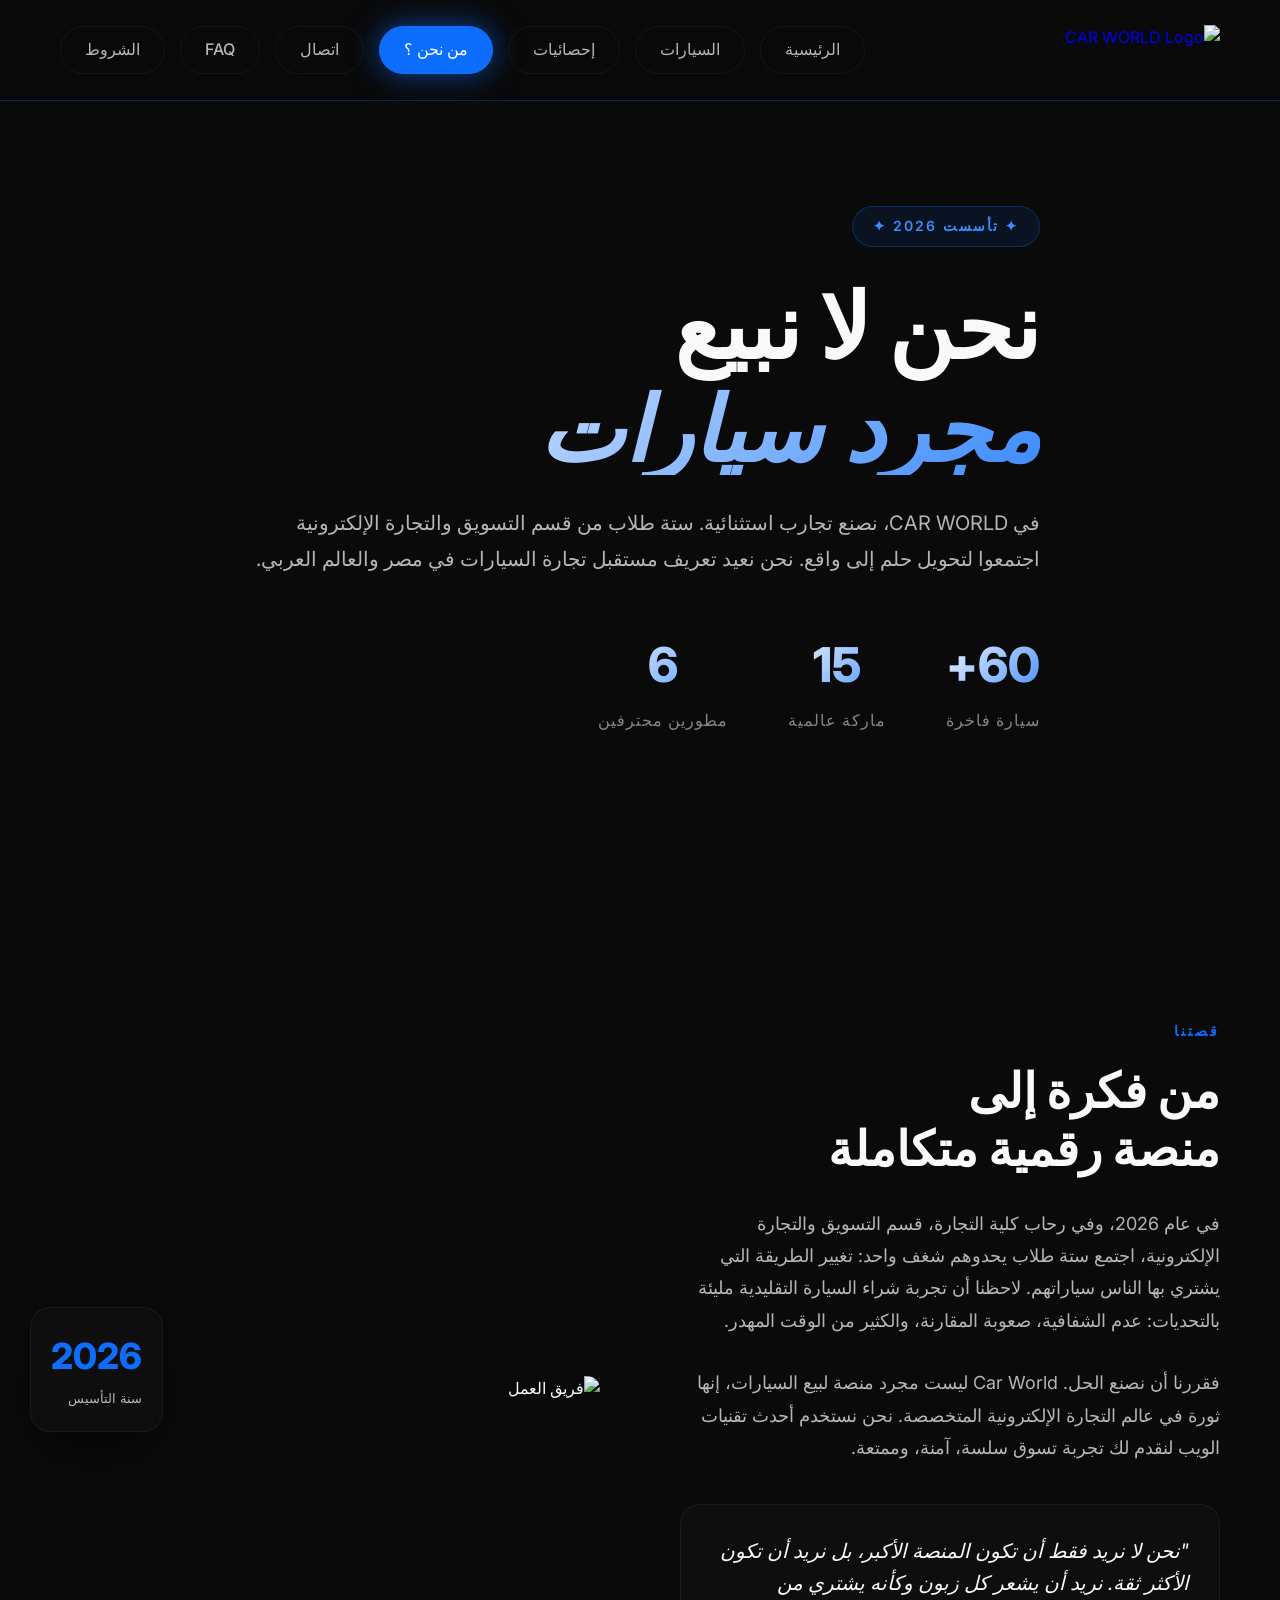
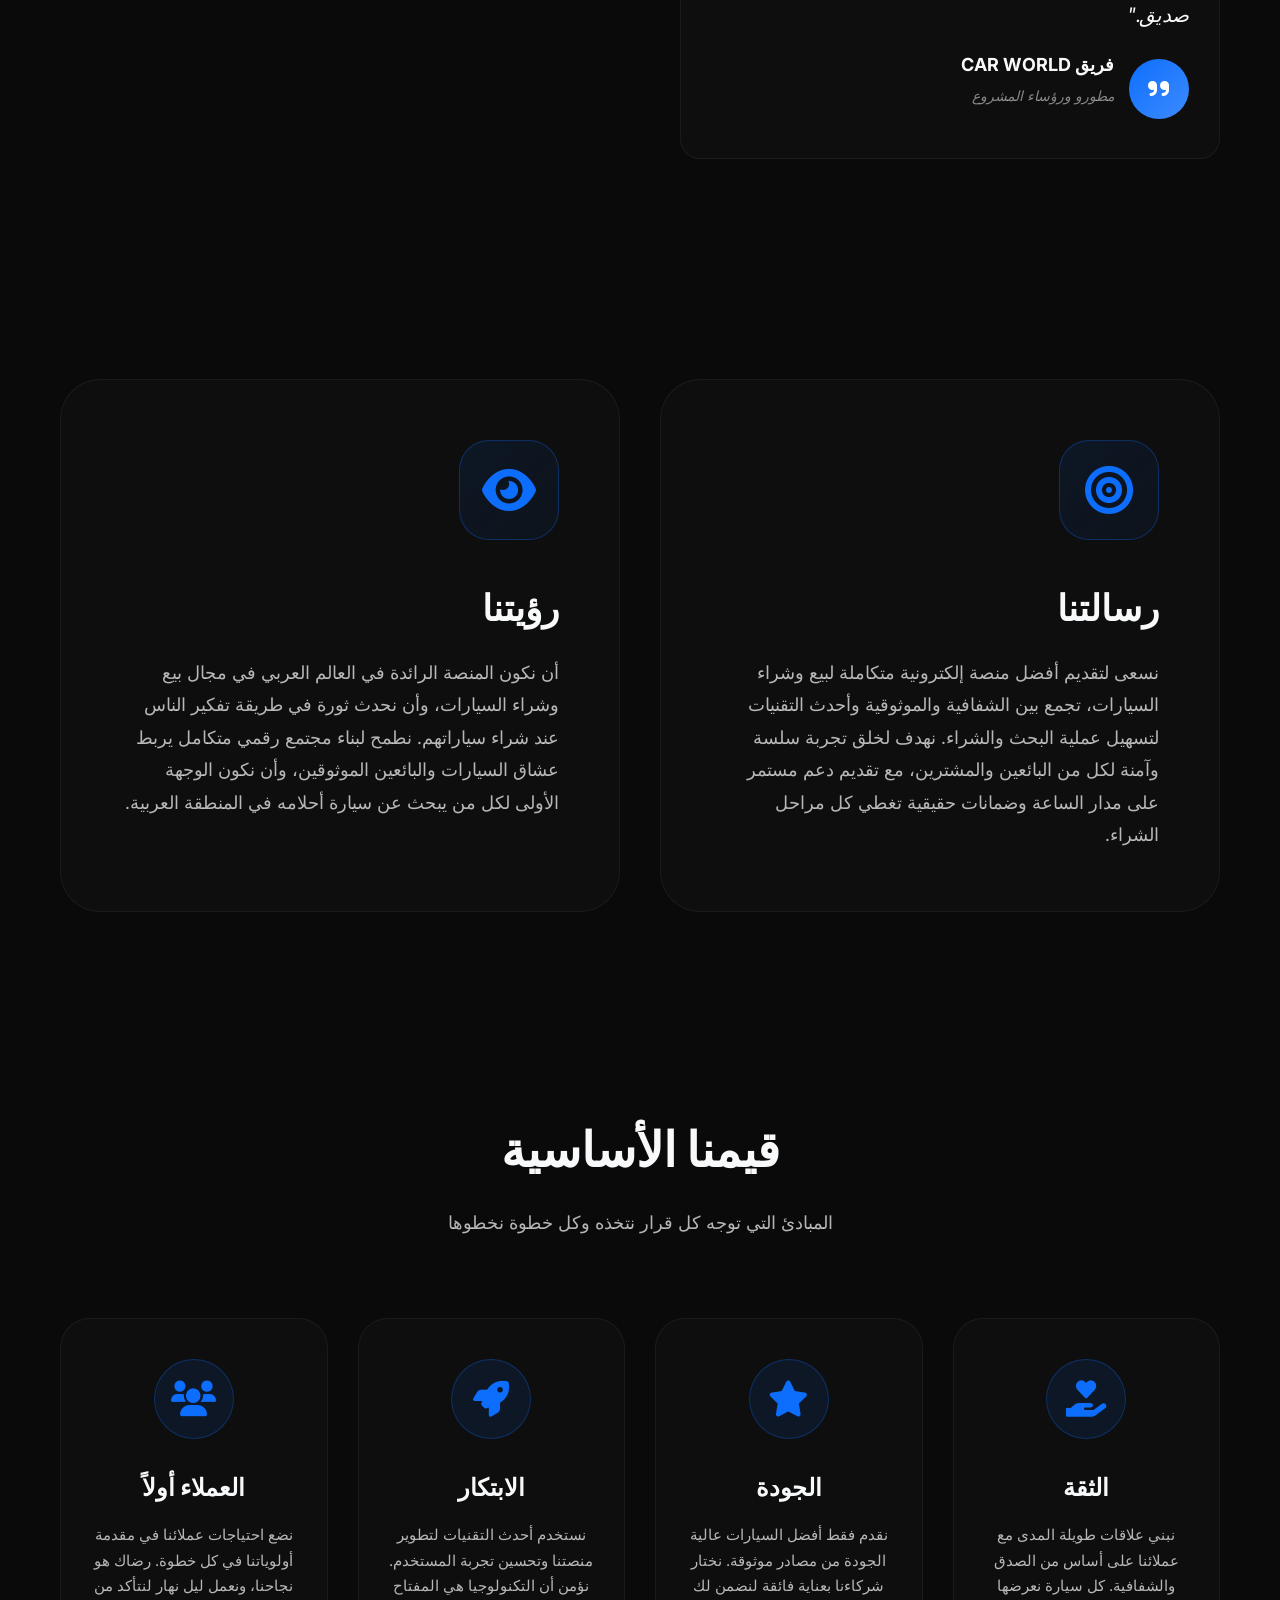
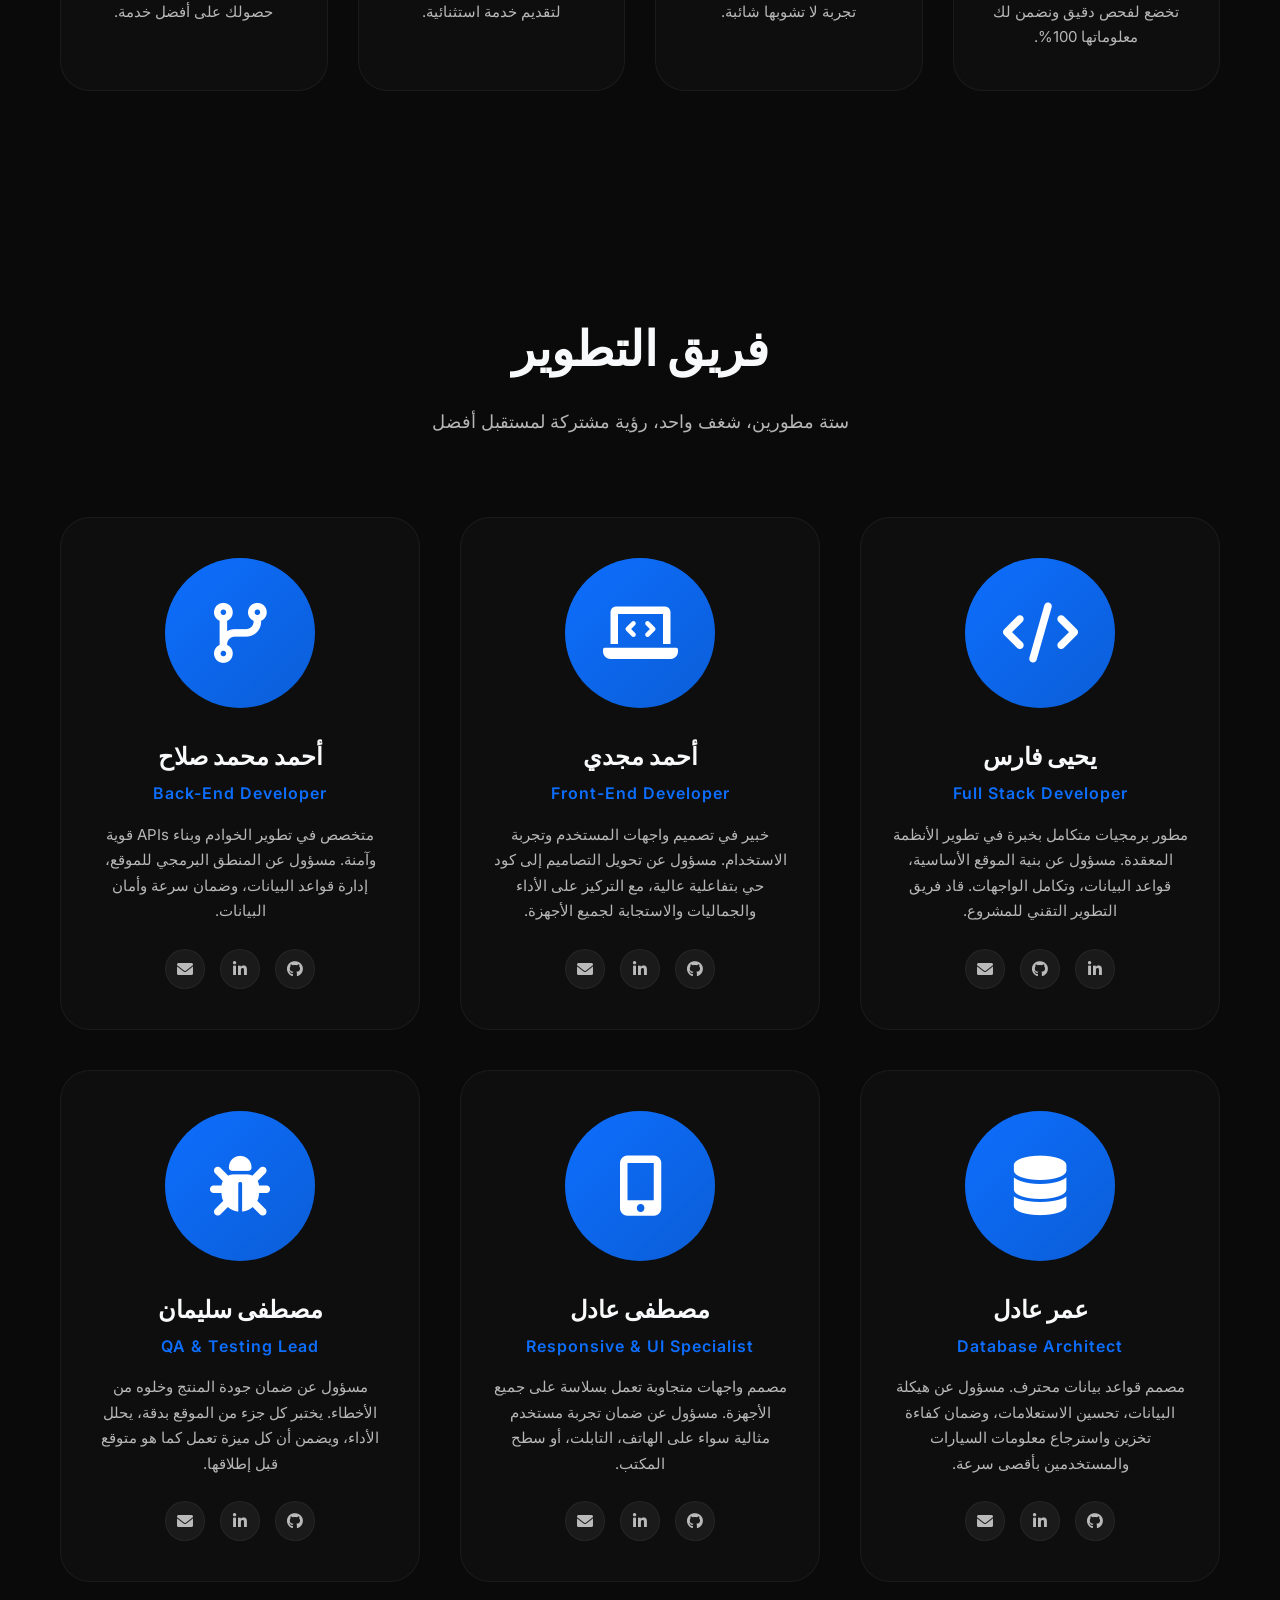
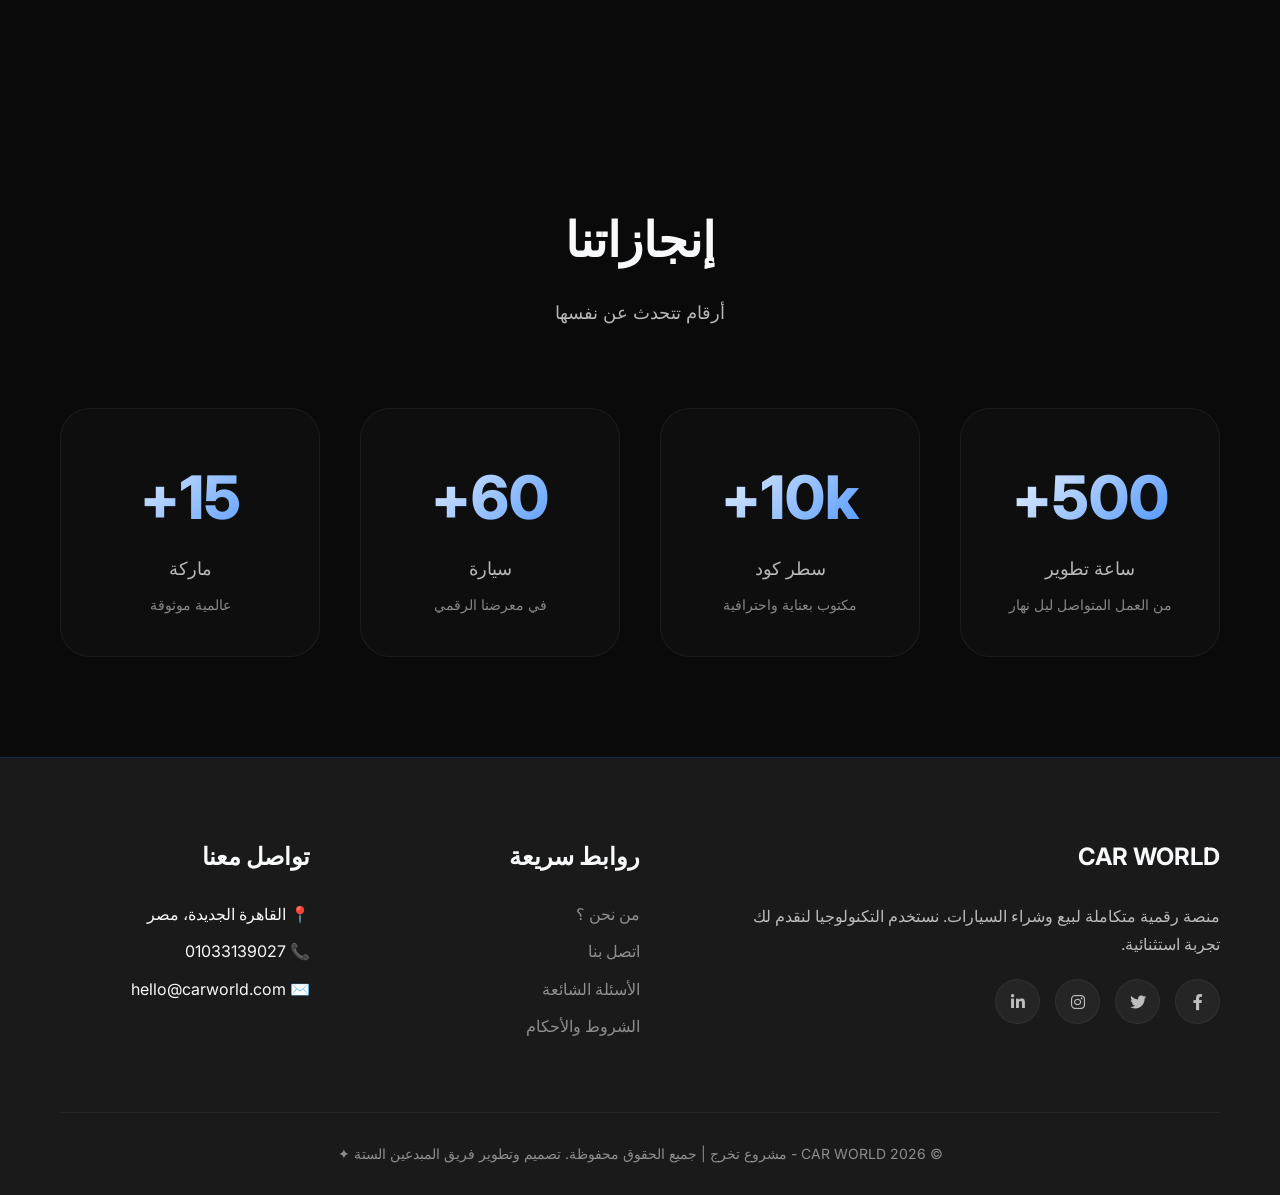
==== commit 50458eb0: "Update about.html" ====
--- a/about.html
+++ b/about.html
@@ -3,28 +3,25 @@
 <head>
     <meta charset="UTF-8" />
     <meta name="viewport" content="width=device-width, initial-scale=1.0">
+    <meta name="description" content="تعرف على قصة Car World وفريق التطوير المكون من 6 طلاب. رسالتنا ورؤيتنا وقيمنا التي نعمل بها.">
+    <meta name="keywords" content="سيارات, شراء سيارات, بيع سيارات, سيارات جديدة, سيارات مستعملة, BMW, مرسيدس, أودي, تويوتا, هيونداي, كيا, تقسيط سيارات, مصر, القاهرة, Car World, من نحن">
     <title>من نحن ؟ - Car World | قصة علامتنا التجارية</title>
-    <link rel="manifest" href="manifest.json">
+    <link rel="manifest" href="/CF/manifest.json">
     <meta name="theme-color" content="#0d6efd">
 
-    <!-- Fonts & Icons -->
-        <link rel="icon" type="image/x-icon" href="/CF/icons/favicon.ico">
+    <link rel="icon" type="image/x-icon" href="/CF/icons/favicon.ico">
     <link rel="icon" type="image/png" sizes="16x16" href="/CF/icons/favicon-16x16.png">
     <link rel="icon" type="image/png" sizes="32x32" href="/CF/icons/favicon-32x32.png">
     <link rel="apple-touch-icon" sizes="180x180" href="/CF/icons/apple-touch-icon.png">
     <link rel="icon" type="image/png" sizes="192x192" href="/CF/icons/android-chrome-192x192.png">
     <link rel="icon" type="image/png" sizes="512x512" href="/CF/icons/android-chrome-512x512.png">
-    <link rel="manifest" href="/CF/site.webmanifest">
-    <link rel="sitemap" type="application/xml" title="Sitemap" href="/CF/sitemap.xml">
-
-    <!-- Fonts & Icons -->
-    <link rel="stylesheet" href="responsive.css">
 
     <link rel="preconnect" href="https://fonts.googleapis.com">
     <link rel="preconnect" href="https://fonts.gstatic.com" crossorigin>
     <link href="https://fonts.googleapis.com/css2?family=Inter:ital,opsz,wght@0,14..32,100..900;1,14..32,100..900&family=Playfair+Display:ital,wght@0,400..900;1,400..900&display=swap" rel="stylesheet">
     <link rel="stylesheet" href="https://cdnjs.cloudflare.com/ajax/libs/font-awesome/6.0.0/css/all.min.css">
-    <script src="script.js" defer></script>
+    <link rel="stylesheet" href="/CF/responsive.css">
+    <script src="/CF/script.js" defer></script>
 
     <style>
         * {
@@ -943,18 +940,18 @@
 
 <body>
     <header class="header">
-        <a href="index.html" class="logo-link">
-            <img src="assets/images/logo-main-dark.png" alt="CAR WORLD Logo" class="logo logo-dark">
-            <img src="assets/images/logo-main-light.png" alt="CAR WORLD Logo" class="logo logo-light" style="display: none;">
+        <a href="/CF/index.html" class="logo-link">
+            <img src="/CF/assets/images/logo-main-dark.png" alt="CAR WORLD Logo" class="logo logo-dark">
+            <img src="/CF/assets/images/logo-main-light.png" alt="CAR WORLD Logo" class="logo logo-light" style="display: none;">
         </a>
         <nav class="nav">
-            <a href="index.html" class="nav-btn">الرئيسية</a>
-            <a href="cars.html" class="nav-btn">السيارات</a>
-            <a href="stats.html" class="nav-btn">إحصائيات</a>
-            <a href="about.html" class="nav-btn active">من نحن ؟</a>
-            <a href="contact.html" class="nav-btn">اتصال</a>
-            <a href="faq.html" class="nav-btn">FAQ</a>
-            <a href="terms.html" class="nav-btn">الشروط</a>
+            <a href="/CF/index.html" class="nav-btn">الرئيسية</a>
+            <a href="/CF/cars.html" class="nav-btn">السيارات</a>
+            <a href="/CF/stats.html" class="nav-btn">إحصائيات</a>
+            <a href="/CF/about.html" class="nav-btn active">من نحن ؟</a>
+            <a href="/CF/contact.html" class="nav-btn">اتصال</a>
+            <a href="/CF/faq.html" class="nav-btn">FAQ</a>
+            <a href="/CF/terms.html" class="nav-btn">الشروط</a>
         </nav>
     </header>
 
@@ -1238,10 +1235,10 @@
             <div class="footer-section">
                 <h3>روابط سريعة</h3>
                 <ul>
-                    <li><a href="about.html">من نحن ؟</a></li>
-                    <li><a href="contact.html">اتصل بنا</a></li>
-                    <li><a href="faq.html">الأسئلة الشائعة</a></li>
-                    <li><a href="terms.html">الشروط والأحكام</a></li>
+                    <li><a href="/CF/about.html">من نحن ؟</a></li>
+                    <li><a href="/CF/contact.html">اتصل بنا</a></li>
+                    <li><a href="/CF/faq.html">الأسئلة الشائعة</a></li>
+                    <li><a href="/CF/terms.html">الشروط والأحكام</a></li>
                 </ul>
             </div>
             <div class="footer-section">
@@ -1273,7 +1270,11 @@
                 header.style.background = 'var(--header-bg)';
             }
             lastScroll = currentScroll;
-        });
+        });  
+        if ('serviceWorker' in navigator) {
+            navigator.serviceWorker.register('/CF/sw.js')
+                .then(() => console.log('Service Worker registered!'));
+        }
     </script>
 </body>
 
